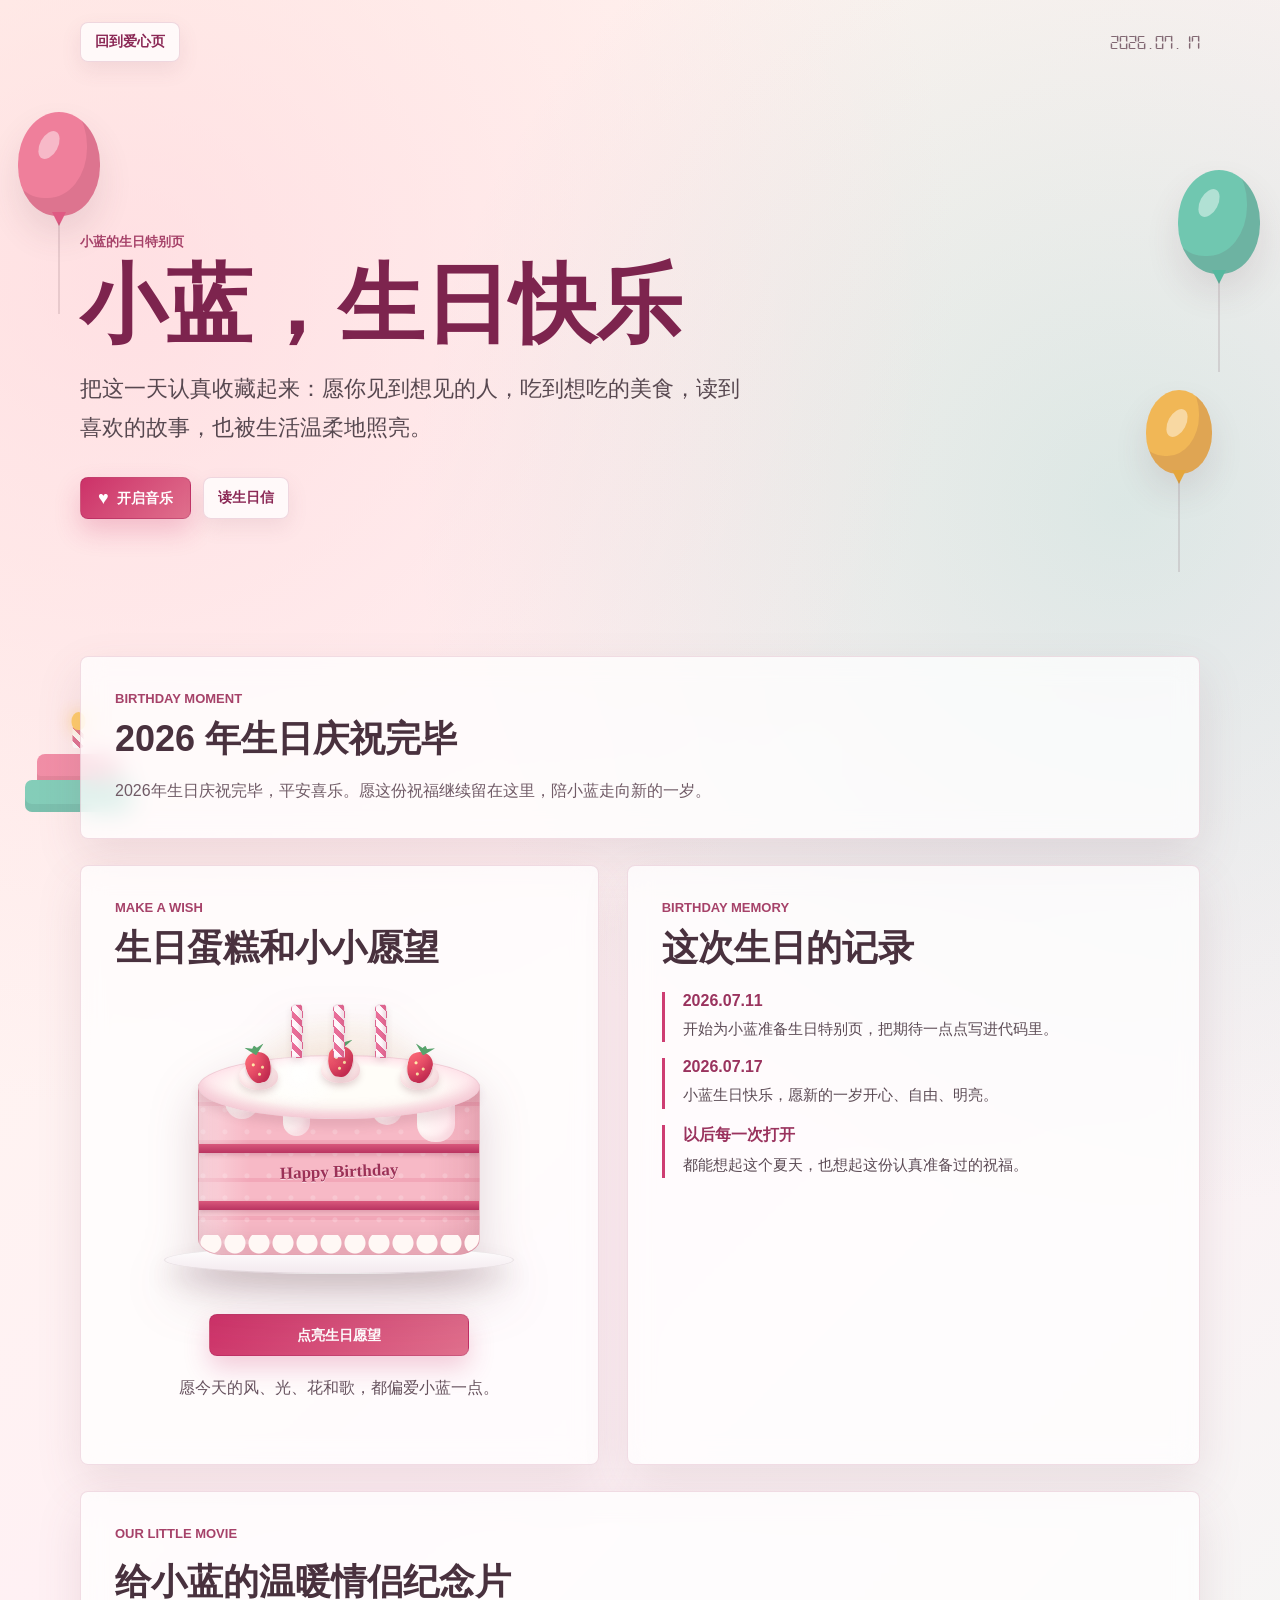
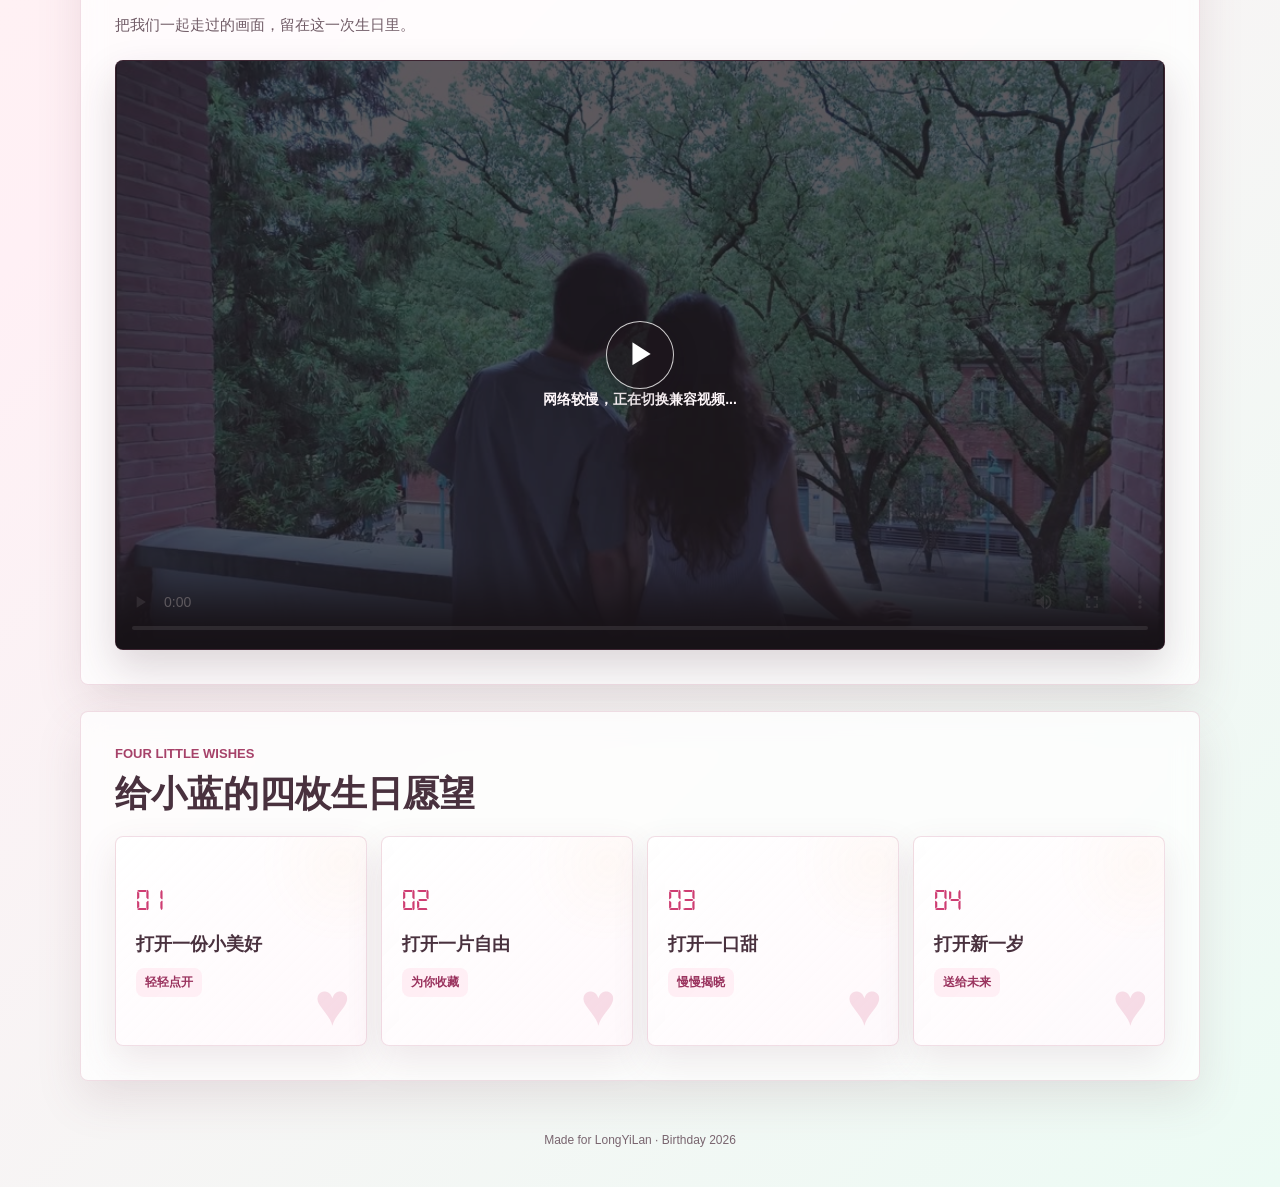
==== birthday.html @ f89103fd "Stabilize birthday video playback interactions" ====
<!DOCTYPE html>
<html lang="zh-CN">
<head>
	<meta charset="UTF-8">
	<meta name="viewport" content="width=device-width, initial-scale=1.0">
	<title>小蓝 2026 生日快乐</title>
	<link href="css/birthday.css?v=20260714-playback6" rel="stylesheet">
	<script src="js/vendor/hls.min.js?v=1.6.16" defer></script>
	<script src="js/birthday.js?v=20260714-playback6" defer></script>
</head>
<body>
<canvas id="birthdayCanvas" aria-hidden="true"></canvas>
<audio id="birthdayMusic" src="media/birthday-song-mobile.mp3" preload="metadata" loop></audio>

<div class="party-decor" aria-hidden="true">
	<div class="balloon balloon-a"><span></span></div>
	<div class="balloon balloon-b"><span></span></div>
	<div class="balloon balloon-c"><span></span></div>
	<div class="mini-cake">
		<i></i>
		<b></b>
		<strong></strong>
	</div>
</div>

<header class="topbar">
	<a class="home-link" href="index.html">回到爱心页</a>
	<span class="date-mark">2026.07.17</span>
</header>

<main class="birthday-page">
	<section class="hero" aria-labelledby="birthdayTitle">
		<p class="eyebrow">小蓝的生日特别页</p>
		<h1 id="birthdayTitle">小蓝，生日快乐</h1>
		<p class="hero-copy">
			把这一天认真收藏起来：愿你见到想见的人，吃到想吃的美食，读到喜欢的故事，也被生活温柔地照亮。
		</p>
		<div class="hero-actions">
			<button id="musicToggle" class="primary-action" type="button">
				<span class="heart-icon" aria-hidden="true">♥</span>
				<span class="music-text">开启音乐</span>
			</button>
			<button id="readLetterButton" class="secondary-action" type="button" aria-expanded="false" aria-controls="birthdayLetter">
				读生日信
			</button>
		</div>
	</section>

	<section class="countdown-band" aria-labelledby="countdownTitle">
		<div class="section-heading">
			<p class="eyebrow">Birthday Moment</p>
			<h2 id="countdownTitle">小蓝 2026 年生日时间</h2>
		</div>
		<div id="countdownStatus" class="countdown-status">正在计算这份期待...</div>
		<div id="countdownGrid" class="countdown-grid" aria-live="polite">
			<div class="time-unit">
				<strong id="days">00</strong>
				<span>天</span>
			</div>
			<div class="time-unit">
				<strong id="hours">00</strong>
				<span>时</span>
			</div>
			<div class="time-unit">
				<strong id="minutes">00</strong>
				<span>分</span>
			</div>
			<div class="time-unit">
				<strong id="seconds">00</strong>
				<span>秒</span>
			</div>
		</div>
	</section>

	<section class="celebration-layout">
		<div class="cake-stage" aria-labelledby="cakeTitle">
			<div class="section-heading">
				<p class="eyebrow">Make a Wish</p>
				<h2 id="cakeTitle">生日蛋糕和小小愿望</h2>
			</div>
			<div class="cake" aria-hidden="true">
				<div class="cake-glow"></div>
				<div class="candles">
					<span class="candle"><span class="flame"></span></span>
					<span class="candle"><span class="flame"></span></span>
					<span class="candle"><span class="flame"></span></span>
				</div>
				<div class="cake-top">
					<span class="cream-swirl swirl-one"></span>
					<span class="cream-swirl swirl-two"></span>
					<span class="cream-swirl swirl-three"></span>
					<span class="strawberry berry-one"></span>
					<span class="strawberry berry-two"></span>
					<span class="strawberry berry-three"></span>
				</div>
				<div class="cake-body">
					<div class="icing-drip drip-one"></div>
					<div class="icing-drip drip-two"></div>
					<div class="icing-drip drip-three"></div>
					<div class="icing-drip drip-four"></div>
					<div class="cake-filling filling-one"></div>
					<div class="cake-filling filling-two"></div>
					<div class="cake-message">Happy Birthday</div>
					<div class="bottom-piping"></div>
				</div>
				<div class="plate"></div>
			</div>
			<button id="wishButton" class="wish-button" type="button">点亮生日愿望</button>
			<p id="wishMessage" class="wish-message">愿今天的风、光、花和歌，都偏爱小蓝一点。</p>
		</div>

		<div class="memory-panel" aria-labelledby="memoryTitle">
			<div class="section-heading">
				<p class="eyebrow">Birthday Memory</p>
				<h2 id="memoryTitle">这次生日的记录</h2>
			</div>
			<ol class="memory-list">
				<li>
					<span>2026.07.11</span>
					<p>开始为小蓝准备生日特别页，把期待一点点写进代码里。</p>
				</li>
				<li>
					<span>2026.07.17</span>
					<p>小蓝生日快乐，愿新的一岁开心、自由、明亮。</p>
				</li>
				<li>
					<span>以后每一次打开</span>
					<p>都能想起这个夏天，也想起这份认真准备过的祝福。</p>
				</li>
			</ol>
		</div>
	</section>

	<section class="video-section" aria-labelledby="videoTitle">
		<div class="section-heading video-heading">
			<p class="eyebrow">Our Little Movie</p>
			<h2 id="videoTitle">给小蓝的温暖情侣纪念片</h2>
			<p>把我们一起走过的画面，留在这一次生日里。</p>
		</div>
		<div class="video-frame">
			<div id="videoLoading" class="video-loading" aria-live="polite">纪念片正在连接中...</div>
			<button id="videoPlayButton" class="video-play-button" type="button" aria-label="播放纪念片" title="播放纪念片">
				<span aria-hidden="true">▶</span>
			</button>
			<video id="memoryVideo" controls playsinline preload="metadata" poster="media/memory-video-poster.jpg"
				data-mobile-src="media/memory-video-mobile.mp4"
				data-hls-src="media/birthday-hls/playlist.m3u8">
				你的浏览器暂不支持视频播放。
			</video>
		</div>
	</section>

	<section id="birthdayLetter" class="letter-band" aria-labelledby="letterTitle" hidden>
		<div class="section-heading">
			<p class="eyebrow">For Xiao Lan</p>
			<h2 id="letterTitle">写给小蓝的生日信</h2>
		</div>
		<div id="letterText" class="letter-text" aria-live="polite"></div>
	</section>

	<section class="wish-section" aria-labelledby="wishGridTitle">
		<div class="section-heading wish-heading">
			<p class="eyebrow">Four Little Wishes</p>
			<h2 id="wishGridTitle">给小蓝的四枚生日愿望</h2>
		</div>
		<div class="wish-grid">
			<button class="wish-card" type="button" aria-expanded="false">
				<span class="wish-number">01</span>
				<strong>打开一份小美好</strong>
				<em>轻轻点开</em>
				<p class="wish-detail">愿你每天都有生活里的小美好，幸福常伴左右。</p>
			</button>
			<button class="wish-card" type="button" aria-expanded="false">
				<span class="wish-number">02</span>
				<strong>打开一片自由</strong>
				<em>为你收藏</em>
				<p class="wish-detail">愿你读喜欢的小说，听喜欢的歌曲，精神世界自由翱翔。</p>
			</button>
			<button class="wish-card" type="button" aria-expanded="false">
				<span class="wish-number">03</span>
				<strong>打开一口甜</strong>
				<em>慢慢揭晓</em>
				<p class="wish-detail">愿你见到想见的人，吃到想吃的美食，心里永远有光。</p>
			</button>
			<button class="wish-card" type="button" aria-expanded="false">
				<span class="wish-number">04</span>
				<strong>打开新一岁</strong>
				<em>送给未来</em>
				<p class="wish-detail">愿新的一岁温柔、勇敢、自在，像夏天一样热烈明亮。</p>
			</button>
		</div>
	</section>
</main>

<footer class="birthday-footer">
	<p>Made for LongYiLan · Birthday 2026</p>
</footer>
</body>
</html>
---- css/birthday.css ----
@font-face {
    font-family: digit;
    src: url("../digital-7_mono.ttf") format("truetype");
}

* {
    box-sizing: border-box;
}

html {
    min-height: 100%;
    scroll-behavior: smooth;
}

body {
    min-height: 100%;
    margin: 0;
    color: #352d36;
    background:
        radial-gradient(circle at 10% 10%, rgba(255, 198, 213, 0.46), transparent 30%),
        radial-gradient(circle at 88% 18%, rgba(115, 202, 182, 0.25), transparent 28%),
        linear-gradient(135deg, #fff7ed 0%, #fff0f5 46%, #ecfbf4 100%);
    font-family: "Microsoft YaHei", "PingFang SC", "Hiragino Sans GB", Arial, sans-serif;
    overflow-x: hidden;
}

body.is-birthday {
    background:
        radial-gradient(circle at 12% 12%, rgba(255, 210, 106, 0.34), transparent 30%),
        radial-gradient(circle at 88% 12%, rgba(112, 199, 176, 0.3), transparent 30%),
        linear-gradient(135deg, #fff2d8 0%, #ffeef6 45%, #e9fff7 100%);
}

#birthdayCanvas {
    position: fixed;
    inset: 0;
    z-index: 0;
    width: 100%;
    height: 100%;
    pointer-events: none;
}

.party-decor {
    position: fixed;
    inset: 0;
    z-index: 0;
    pointer-events: none;
    overflow: hidden;
}

.balloon {
    position: absolute;
    width: 82px;
    height: 104px;
    border-radius: 50% 50% 48% 48%;
    box-shadow: inset -13px -18px 0 rgba(91, 32, 58, 0.12), 0 18px 34px rgba(99, 61, 76, 0.12);
    animation: balloonFloat 6s ease-in-out infinite;
}

.balloon::before {
    content: "";
    position: absolute;
    left: 50%;
    bottom: -10px;
    border-right: 7px solid transparent;
    border-left: 7px solid transparent;
    border-top: 14px solid currentColor;
    transform: translateX(-50%);
}

.balloon::after {
    content: "";
    position: absolute;
    left: 50%;
    bottom: -98px;
    width: 1px;
    height: 92px;
    background: rgba(120, 85, 96, 0.34);
    transform: translateX(-50%);
}

.balloon span {
    position: absolute;
    top: 18px;
    left: 22px;
    width: 18px;
    height: 30px;
    border-radius: 50%;
    background: rgba(255, 255, 255, 0.45);
    transform: rotate(28deg);
}

.balloon-a {
    top: 112px;
    left: max(18px, calc((100vw - 1120px) / 2 - 96px));
    color: #df5a83;
    background: #ef7f9b;
}

.balloon-b {
    top: 170px;
    right: max(20px, calc((100vw - 1120px) / 2 - 86px));
    color: #56b89f;
    background: #70c7b0;
    animation-delay: -1.6s;
}

.balloon-c {
    top: 390px;
    right: max(42px, calc((100vw - 1120px) / 2 - 12px));
    width: 66px;
    height: 84px;
    color: #e4a63b;
    background: #f1b756;
    animation-delay: -3.1s;
}

.mini-cake {
    position: absolute;
    left: max(22px, calc((100vw - 1120px) / 2 - 72px));
    bottom: 90px;
    width: 112px;
    height: 88px;
    opacity: 0.86;
    animation: cakeFloat 7s ease-in-out infinite;
}

.mini-cake i,
.mini-cake b,
.mini-cake strong {
    position: absolute;
    left: 50%;
    display: block;
    transform: translateX(-50%);
}

.mini-cake i {
    top: 4px;
    width: 11px;
    height: 22px;
    background: repeating-linear-gradient(45deg, #fff 0 5px, #db5f86 5px 9px);
    border-radius: 3px;
}

.mini-cake i::before {
    content: "";
    position: absolute;
    top: -14px;
    left: 50%;
    width: 14px;
    height: 18px;
    background: #ffc857;
    border-radius: 50% 50% 45% 45%;
    box-shadow: 0 0 16px rgba(255, 193, 77, 0.7);
    transform: translateX(-50%);
}

.mini-cake b {
    top: 32px;
    width: 82px;
    height: 30px;
    background: #ef7f9b;
    border-radius: 8px 8px 4px 4px;
    box-shadow: inset 0 -8px 0 rgba(117, 40, 63, 0.12);
}

.mini-cake strong {
    top: 58px;
    width: 106px;
    height: 32px;
    background: #70c7b0;
    border-radius: 7px;
    box-shadow: inset 0 -8px 0 rgba(45, 103, 89, 0.14);
}

.topbar,
.birthday-page,
.birthday-footer {
    position: relative;
    z-index: 1;
}

.topbar {
    display: flex;
    width: min(1120px, calc(100% - 32px));
    margin: 0 auto;
    padding: 22px 0 8px;
    align-items: center;
    justify-content: space-between;
    gap: 14px;
}

.home-link,
.secondary-action {
    min-height: 40px;
    display: inline-flex;
    align-items: center;
    justify-content: center;
    padding: 9px 14px;
    color: #8b2855;
    background: rgba(255, 255, 255, 0.76);
    border: 1px solid rgba(176, 77, 117, 0.2);
    border-radius: 8px;
    text-decoration: none;
    font-size: 14px;
    font-weight: 700;
    box-shadow: 0 8px 20px rgba(142, 83, 102, 0.1);
}

.secondary-action {
    cursor: pointer;
    font-family: inherit;
}

.date-mark {
    color: #806772;
    font-family: digit, "Consolas", monospace;
    font-size: 20px;
}

.birthday-page {
    width: min(1120px, calc(100% - 32px));
    margin: 0 auto;
    padding: 26px 0 40px;
}

.hero {
    min-height: min(560px, calc(100vh - 92px));
    display: grid;
    align-content: center;
    padding: clamp(36px, 8vw, 86px) 0;
}

.eyebrow {
    margin: 0 0 10px;
    color: #a64269;
    font-size: 13px;
    font-weight: 800;
    letter-spacing: 0;
    text-transform: uppercase;
}

.hero h1 {
    max-width: 780px;
    margin: 0;
    color: #7d244e;
    font-size: clamp(42px, 8vw, 86px);
    line-height: 1.02;
    letter-spacing: 0;
}

.hero-copy {
    max-width: 680px;
    margin: 22px 0 0;
    color: #574850;
    font-size: clamp(17px, 2vw, 22px);
    line-height: 1.75;
}

.hero-actions {
    display: flex;
    flex-wrap: wrap;
    gap: 12px;
    margin-top: 30px;
}

.primary-action,
.wish-button {
    min-height: 42px;
    display: inline-flex;
    align-items: center;
    justify-content: center;
    gap: 8px;
    padding: 10px 17px;
    color: #fff;
    background: linear-gradient(135deg, #cc3168, #e0708d);
    border: 1px solid rgba(122, 25, 71, 0.18);
    border-radius: 8px;
    box-shadow: 0 12px 26px rgba(204, 49, 104, 0.24);
    cursor: pointer;
    font: 800 14px/1 "Microsoft YaHei", Arial, sans-serif;
}

.primary-action:hover,
.wish-button:hover,
.home-link:hover,
.secondary-action:hover,
.wish-card:hover {
    filter: brightness(1.04);
}

.primary-action:focus-visible,
.wish-button:focus-visible,
.home-link:focus-visible,
.secondary-action:focus-visible,
.wish-card:focus-visible {
    outline: 3px solid rgba(204, 49, 104, 0.24);
    outline-offset: 3px;
}

.heart-icon {
    display: inline-block;
    font-size: 18px;
}

.primary-action.is-playing .heart-icon {
    animation: pulseHeart 900ms ease-in-out infinite;
}

.primary-action:disabled {
    opacity: 0.72;
    cursor: wait;
}

.countdown-band,
.letter-band,
.cake-stage,
.memory-panel,
.wish-section,
.video-section {
    border: 1px solid rgba(176, 77, 117, 0.18);
    border-radius: 8px;
    background: rgba(255, 255, 255, 0.74);
    box-shadow: 0 18px 46px rgba(126, 77, 94, 0.13);
    backdrop-filter: blur(12px);
}

.countdown-band {
    padding: clamp(22px, 4vw, 34px);
}

.section-heading h2 {
    margin: 0;
    color: #49313e;
    font-size: clamp(24px, 3.5vw, 36px);
    line-height: 1.25;
    letter-spacing: 0;
}

.countdown-status {
    margin-top: 16px;
    color: #705b66;
    font-size: 16px;
    line-height: 1.7;
}

.countdown-grid {
    display: grid;
    grid-template-columns: repeat(4, minmax(0, 1fr));
    gap: 12px;
    margin-top: 22px;
}

.countdown-grid.is-hidden {
    display: none;
}

.time-unit {
    min-height: 112px;
    display: grid;
    place-items: center;
    padding: 16px 8px;
    background: linear-gradient(180deg, rgba(255, 246, 249, 0.94), rgba(255, 255, 255, 0.82));
    border: 1px solid rgba(202, 119, 146, 0.18);
    border-radius: 8px;
}

.time-unit strong {
    color: #ce3d72;
    font-family: digit, "Consolas", monospace;
    font-size: clamp(34px, 7vw, 58px);
    line-height: 1;
}

.time-unit span {
    color: #745f69;
    font-size: 14px;
    font-weight: 700;
}

.celebration-layout {
    display: grid;
    grid-template-columns: minmax(300px, 0.95fr) minmax(300px, 1.05fr);
    gap: clamp(18px, 3vw, 28px);
    margin-top: 26px;
}

.cake-stage,
.memory-panel,
.letter-band,
.wish-section,
.video-section {
    padding: clamp(22px, 4vw, 34px);
}

.cake {
    position: relative;
    width: min(360px, 100%);
    height: 310px;
    margin: 24px auto 4px;
    filter: drop-shadow(0 22px 24px rgba(111, 54, 72, 0.2));
}

.cake-glow {
    position: absolute;
    top: 18px;
    left: 50%;
    width: 260px;
    height: 230px;
    border-radius: 50%;
    background: radial-gradient(circle, rgba(255, 210, 121, 0.34), transparent 68%);
    transform: translateX(-50%);
}

.candles {
    position: absolute;
    top: 10px;
    left: 50%;
    z-index: 8;
    display: flex;
    gap: 30px;
    transform: translateX(-50%);
}

.candle {
    position: relative;
    width: 12px;
    height: 54px;
    background: repeating-linear-gradient(45deg, #fff7fb 0 6px, #e86d98 6px 11px);
    border: 1px solid rgba(143, 50, 84, 0.14);
    border-radius: 5px 5px 2px 2px;
    box-shadow: inset -3px 0 3px rgba(132, 44, 76, 0.12), 0 3px 7px rgba(98, 46, 65, 0.12);
}

.flame {
    position: absolute;
    left: 50%;
    top: -24px;
    width: 18px;
    height: 28px;
    background: radial-gradient(circle at 50% 64%, #fff7b8 0 20%, #ffc857 38%, #f48838 72%);
    border-radius: 55% 45% 54% 46% / 68% 68% 32% 32%;
    transform: translateX(-50%) scale(0);
    transform-origin: center bottom;
    box-shadow: 0 0 10px #ffd163, 0 0 24px rgba(255, 171, 58, 0.78);
}

.candles.is-lit .flame {
    animation: flameDance 900ms ease-in-out infinite;
}

.cake-top {
    position: absolute;
    top: 61px;
    left: 50%;
    z-index: 6;
    width: 282px;
    height: 64px;
    border: 1px solid rgba(164, 87, 108, 0.17);
    border-radius: 50%;
    background:
        radial-gradient(circle at 36% 30%, rgba(255, 255, 255, 0.95), transparent 22%),
        radial-gradient(ellipse at center, #fffdf8 0 48%, #ffe5eb 70%, #eab2c2 100%);
    transform: translateX(-50%);
    box-shadow: inset 0 -9px 12px rgba(204, 102, 132, 0.2), 0 8px 10px rgba(117, 57, 76, 0.12);
}

.cake-body {
    position: absolute;
    top: 89px;
    left: 50%;
    z-index: 4;
    width: 282px;
    height: 172px;
    overflow: hidden;
    border: 1px solid rgba(154, 76, 95, 0.2);
    border-top: 0;
    border-radius: 4px 4px 24px 24px / 4px 4px 16px 16px;
    background:
        linear-gradient(90deg, rgba(255, 255, 255, 0.42), transparent 18%, transparent 82%, rgba(173, 84, 104, 0.14)),
        repeating-linear-gradient(0deg, #f7b9c6 0 34px, #f2a7b8 34px 38px);
    transform: translateX(-50%);
    box-shadow: inset 0 -18px 20px rgba(131, 60, 76, 0.14);
}

.cake-body::before {
    content: "";
    position: absolute;
    inset: 0;
    opacity: 0.18;
    background: radial-gradient(circle at 18% 22%, #fff 0 2px, transparent 3px) 0 0 / 22px 22px;
}

.icing-drip {
    position: absolute;
    top: -2px;
    z-index: 2;
    width: 34px;
    background: linear-gradient(90deg, #fff9f7, #ffe6ec);
    border-radius: 0 0 18px 18px;
    box-shadow: inset -4px -5px 5px rgba(211, 118, 142, 0.13);
}

.drip-one { left: 26px; height: 38px; }
.drip-two { left: 84px; width: 27px; height: 55px; }
.drip-three { right: 77px; width: 30px; height: 44px; }
.drip-four { right: 24px; width: 38px; height: 61px; }

.cake-filling {
    position: absolute;
    left: 0;
    z-index: 1;
    width: 100%;
    height: 9px;
    background: linear-gradient(180deg, #d9587c, #b93461);
    box-shadow: 0 2px 5px rgba(112, 37, 62, 0.22);
}

.filling-one { top: 61px; }
.filling-two { top: 118px; }

.cake-message {
    position: absolute;
    top: 79px;
    left: 50%;
    z-index: 3;
    width: 190px;
    color: #9c3157;
    font-family: "Segoe Script", "Comic Sans MS", cursive;
    font-size: 17px;
    font-weight: 700;
    text-align: center;
    text-shadow: 0 1px 0 rgba(255, 255, 255, 0.7);
    transform: translateX(-50%) rotate(-2deg);
}

.cream-swirl {
    position: absolute;
    z-index: 3;
    width: 39px;
    height: 27px;
    border-radius: 50% 50% 46% 46%;
    background: radial-gradient(ellipse at 42% 28%, #fff 0 24%, #fff0ef 48%, #e9b9c4 100%);
    box-shadow: 0 4px 6px rgba(128, 59, 78, 0.18);
}

.cream-swirl::before,
.cream-swirl::after {
    content: "";
    position: absolute;
    border-radius: 50%;
    background: inherit;
}

.cream-swirl::before { inset: -8px 6px 8px; }
.cream-swirl::after { inset: -14px 12px 15px; }
.swirl-one { top: 7px; left: 40px; }
.swirl-two { top: 0; left: 122px; }
.swirl-three { top: 7px; right: 40px; }

.strawberry {
    position: absolute;
    z-index: 5;
    width: 25px;
    height: 31px;
    border-radius: 58% 58% 52% 52% / 45% 45% 75% 75%;
    background:
        radial-gradient(circle at 32% 38%, #ffe8a8 0 1px, transparent 2px),
        radial-gradient(circle at 66% 52%, #ffe8a8 0 1px, transparent 2px),
        radial-gradient(circle at 48% 72%, #ffe8a8 0 1px, transparent 2px),
        linear-gradient(135deg, #ff6f79, #c92551);
    box-shadow: inset -5px -5px 7px rgba(123, 14, 48, 0.2), 0 4px 6px rgba(104, 34, 55, 0.18);
}

.strawberry::before {
    content: "";
    position: absolute;
    top: -7px;
    left: 3px;
    width: 20px;
    height: 10px;
    background: #58a36c;
    clip-path: polygon(50% 100%, 0 0, 38% 28%, 50% 0, 62% 28%, 100% 0);
}

.berry-one { top: -4px; left: 47px; transform: rotate(-13deg); }
.berry-two { top: -10px; left: 129px; transform: rotate(4deg); }
.berry-three { top: -4px; right: 47px; transform: rotate(14deg); }

.bottom-piping {
    position: absolute;
    left: 0;
    bottom: -3px;
    z-index: 4;
    width: 100%;
    height: 22px;
    background: radial-gradient(ellipse at 12px 8px, #fff8f5 0 10px, transparent 11px) 0 0 / 24px 20px repeat-x;
}

.plate {
    position: absolute;
    left: 50%;
    bottom: 30px;
    z-index: 2;
    width: 350px;
    max-width: 100%;
    height: 28px;
    border: 1px solid rgba(117, 91, 100, 0.14);
    background: linear-gradient(180deg, #fff, #f3e9ee);
    border-radius: 50%;
    transform: translateX(-50%);
    box-shadow: 0 14px 24px rgba(93, 67, 77, 0.18);
}

.wish-button {
    width: min(260px, 100%);
    margin: 10px auto 0;
    display: flex;
}

.wish-message {
    min-height: 56px;
    margin: 18px 0 0;
    color: #66515d;
    font-size: 16px;
    line-height: 1.75;
    text-align: center;
}

.memory-list {
    display: grid;
    gap: 16px;
    margin: 22px 0 0;
    padding: 0;
    list-style: none;
}

.memory-list li {
    padding-left: 18px;
    border-left: 3px solid #ce3d72;
}

.memory-list span {
    display: block;
    color: #9a335e;
    font-weight: 800;
}

.memory-list p {
    margin: 6px 0 0;
    color: #5b4a54;
    font-size: 15px;
    line-height: 1.75;
}

.letter-band {
    margin-top: 26px;
}

.video-section {
    margin-top: 26px;
}

.video-heading {
    display: grid;
    gap: 8px;
    margin-bottom: 22px;
}

.video-heading p:last-child {
    margin: 0;
    color: #705b66;
    font-size: 15px;
    line-height: 1.7;
}

.video-frame {
    position: relative;
    width: 100%;
    aspect-ratio: 16 / 9;
    overflow: hidden;
    border: 1px solid rgba(176, 77, 117, 0.2);
    border-radius: 8px;
    background: #211a20;
    box-shadow: 0 18px 40px rgba(74, 39, 53, 0.18);
}

.video-frame video {
    display: block;
    width: 100%;
    height: 100%;
    object-fit: contain;
    background: #211a20;
}

.video-loading {
    position: absolute;
    inset: 0;
    z-index: 2;
    display: grid;
    place-items: center;
    padding: 110px 20px 20px;
    color: #fff8fb;
    background: rgba(33, 26, 32, 0.72);
    font-size: 14px;
    font-weight: 700;
    text-align: center;
    pointer-events: none;
    transition: opacity 220ms ease, visibility 220ms ease;
}

.video-loading.is-hidden {
    opacity: 0;
    visibility: hidden;
}

.video-play-button {
    position: absolute;
    left: 50%;
    top: 50%;
    z-index: 3;
    display: grid;
    width: 68px;
    height: 68px;
    place-items: center;
    border: 1px solid rgba(255, 255, 255, 0.78);
    border-radius: 50%;
    color: #ffffff;
    background: rgba(30, 22, 28, 0.72);
    box-shadow: 0 8px 24px rgba(26, 17, 22, 0.3);
    cursor: pointer;
    transform: translate(-50%, -50%);
    transition: background 180ms ease, opacity 180ms ease, transform 180ms ease, visibility 180ms ease;
}

.video-play-button span {
    margin-left: 4px;
    font-size: 28px;
    line-height: 1;
}

.video-play-button:hover,
.video-play-button:focus-visible {
    background: rgba(190, 55, 103, 0.9);
    transform: translate(-50%, -50%) scale(1.05);
}

.video-play-button.is-hidden {
    opacity: 0;
    visibility: hidden;
    pointer-events: none;
}

@media (max-width: 520px) {
    .video-play-button {
        width: 58px;
        height: 58px;
    }

    .video-play-button span {
        font-size: 24px;
    }
}

.letter-band[hidden] {
    display: none;
}

.letter-text {
    min-height: 220px;
    margin-top: 20px;
    color: #413540;
    font-size: clamp(16px, 2vw, 18px);
    line-height: 2;
    white-space: pre-line;
}

.letter-cursor {
    display: inline-block;
    color: #ce3d72;
    animation: cursorBlink 900ms steps(2, start) infinite;
}

.wish-section {
    margin-top: 26px;
}

.wish-heading {
    margin-bottom: 20px;
}

.wish-grid {
    display: grid;
    grid-template-columns: repeat(4, minmax(0, 1fr));
    gap: 14px;
}

.wish-card {
    position: relative;
    min-height: 210px;
    padding: 20px;
    color: #55444f;
    background:
        linear-gradient(135deg, rgba(255, 255, 255, 0.88), rgba(255, 246, 250, 0.72)),
        radial-gradient(circle at 90% 12%, rgba(241, 183, 86, 0.2), transparent 28%);
    border: 1px solid rgba(176, 77, 117, 0.18);
    border-radius: 8px;
    box-shadow: 0 14px 36px rgba(126, 77, 94, 0.12);
    cursor: pointer;
    font-family: inherit;
    text-align: left;
    overflow: hidden;
}

.wish-card::after {
    content: "♥";
    position: absolute;
    right: 16px;
    bottom: 10px;
    color: rgba(206, 61, 114, 0.16);
    font-size: 60px;
    line-height: 1;
}

.wish-number {
    display: block;
    color: #ce3d72;
    font-family: digit, "Consolas", monospace;
    font-size: 30px;
}

.wish-card strong {
    display: block;
    margin-top: 16px;
    color: #49313e;
    font-size: 18px;
    line-height: 1.35;
}

.wish-card em {
    display: inline-flex;
    margin-top: 12px;
    padding: 6px 9px;
    color: #9a335e;
    background: rgba(255, 236, 243, 0.82);
    border-radius: 8px;
    font-size: 12px;
    font-style: normal;
    font-weight: 800;
}

.wish-detail {
    max-height: 0;
    margin: 0;
    color: #55444f;
    font-size: 15px;
    line-height: 1.75;
    opacity: 0;
    transform: translateY(10px);
    transition: max-height 260ms ease, margin 260ms ease, opacity 260ms ease, transform 260ms ease;
}

.wish-card.is-open .wish-detail {
    max-height: 140px;
    margin-top: 18px;
    opacity: 1;
    transform: translateY(0);
}

.wish-card.is-open em {
    color: #fff;
    background: #ce3d72;
}

.birthday-footer {
    padding: 0 16px 28px;
    color: #79656f;
    text-align: center;
    font-size: 12px;
}

.spark {
    position: fixed;
    z-index: 2;
    pointer-events: none;
    color: #d94578;
    font-size: 22px;
    animation: riseSpark 1100ms ease-out forwards;
}

@keyframes pulseHeart {
    0%, 100% {
        transform: scale(1);
    }
    38% {
        transform: scale(1.18);
    }
    62% {
        transform: scale(0.96);
    }
}

@keyframes flameDance {
    0%, 100% {
        transform: translateX(-50%) scale(1) rotate(-4deg);
    }
    50% {
        transform: translateX(-50%) scale(1.14) rotate(5deg);
    }
}

@keyframes cursorBlink {
    50% {
        opacity: 0;
    }
}

@keyframes riseSpark {
    0% {
        opacity: 0;
        transform: translate(-50%, 0) scale(0.8);
    }
    20% {
        opacity: 1;
    }
    100% {
        opacity: 0;
        transform: translate(-50%, -86px) scale(1.45);
    }
}

@keyframes balloonFloat {
    0%, 100% {
        transform: translateY(0) rotate(-3deg);
    }
    50% {
        transform: translateY(-22px) rotate(4deg);
    }
}

@keyframes cakeFloat {
    0%, 100% {
        transform: translateY(0);
    }
    50% {
        transform: translateY(-12px);
    }
}

@media (max-width: 1100px) {
    .balloon-a,
    .balloon-b,
    .mini-cake {
        opacity: 0.4;
    }
}

@media (max-width: 900px) {
    .celebration-layout,
    .wish-grid {
        grid-template-columns: 1fr;
    }

    .hero {
        min-height: auto;
    }

    .balloon-c,
    .mini-cake {
        display: none;
    }
}

@media (max-width: 620px) {
    .topbar,
    .birthday-page {
        width: min(100% - 24px, 1120px);
    }

    .topbar {
        padding-top: 14px;
    }

    .date-mark {
        font-size: 17px;
    }

    .hero {
        padding: 30px 0 34px;
    }

    .hero h1 {
        font-size: 42px;
    }

    .hero-copy {
        font-size: 16px;
    }

    .hero-actions {
        display: grid;
        grid-template-columns: 1fr;
    }

    .countdown-grid {
        grid-template-columns: repeat(2, minmax(0, 1fr));
    }

    .time-unit {
        min-height: 98px;
    }

    .cake {
        width: 300px;
        height: 280px;
        transform: scale(0.88);
        transform-origin: center top;
        margin-bottom: -26px;
    }

    .cake-top,
    .cake-body {
        width: 270px;
    }

    .plate {
        width: 300px;
    }

    .balloon {
        width: 54px;
        height: 70px;
        opacity: 0.42;
    }

    .balloon-a {
        top: 94px;
        left: -12px;
    }

    .balloon-b {
        top: 150px;
        right: -12px;
    }
}

@media (prefers-reduced-motion: reduce) {
    html {
        scroll-behavior: auto;
    }

    *,
    *::before,
    *::after {
        animation: none !important;
        transition: none !important;
    }
}
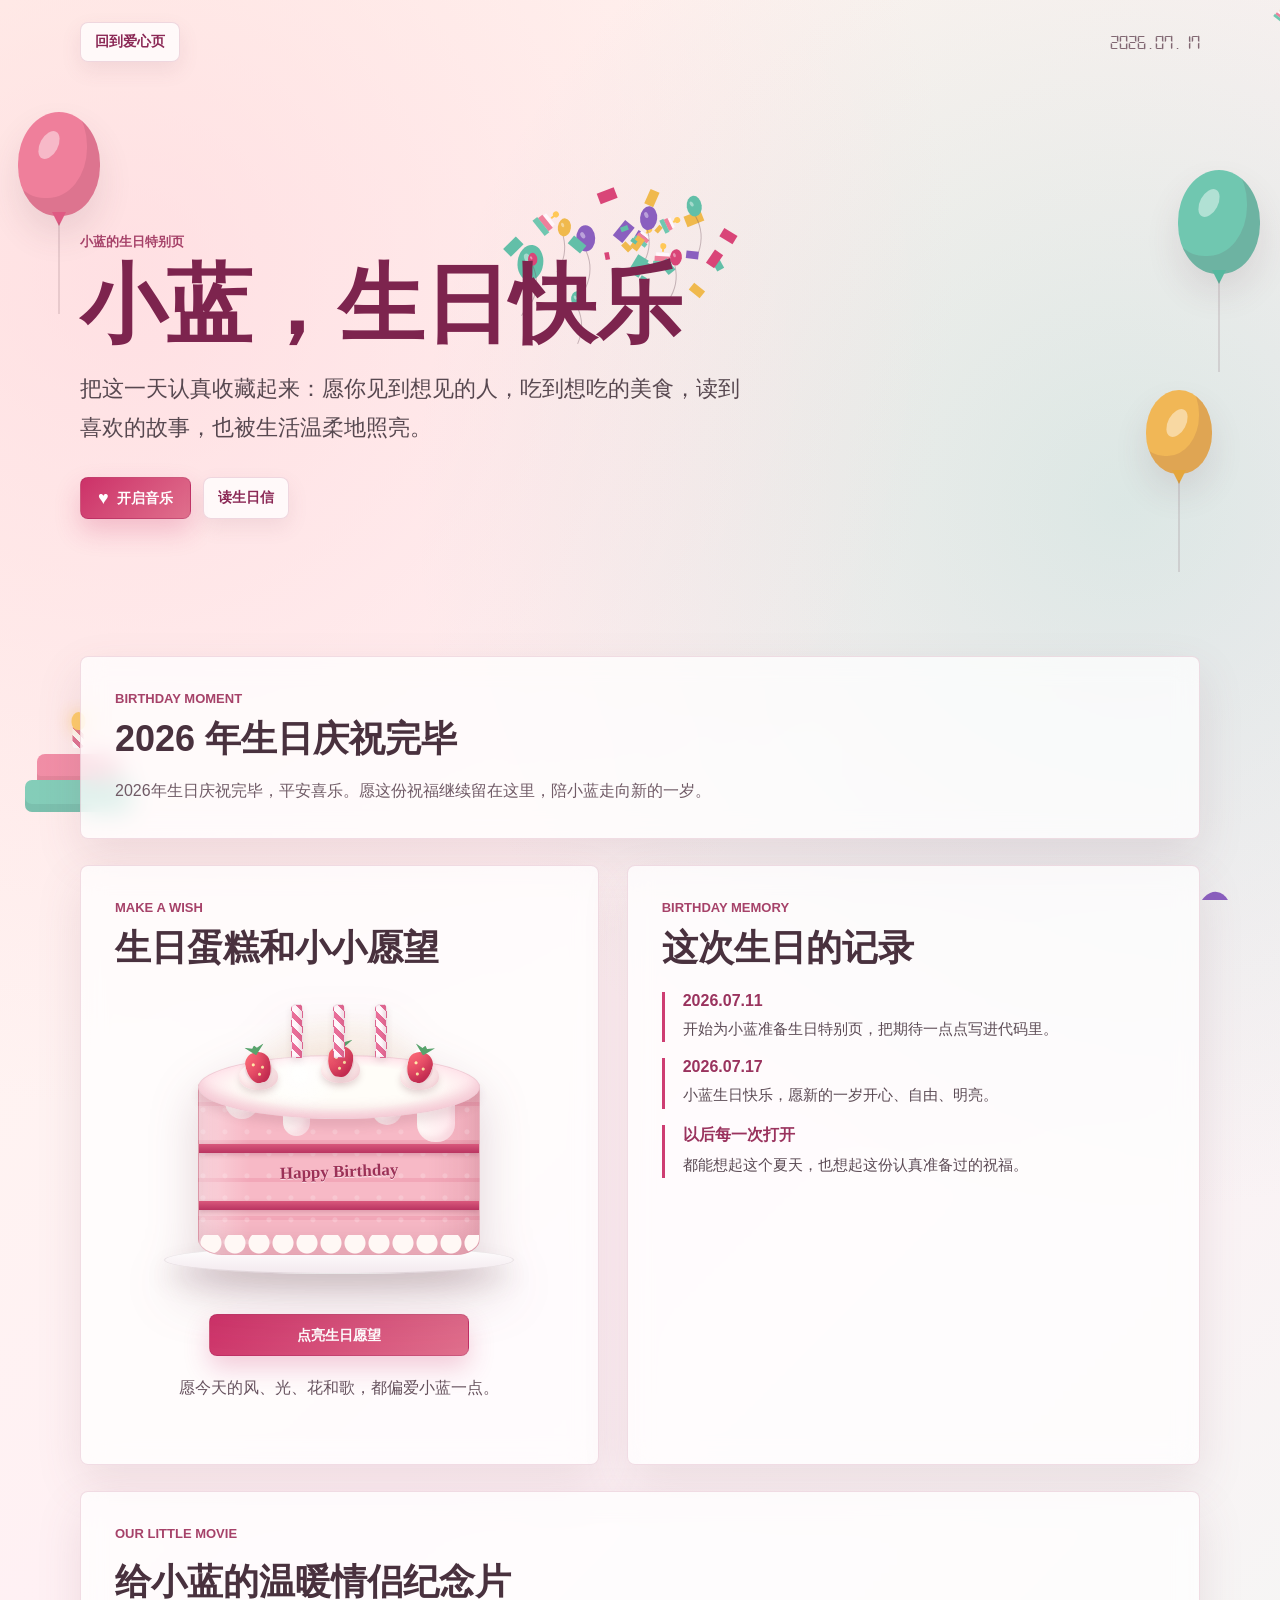
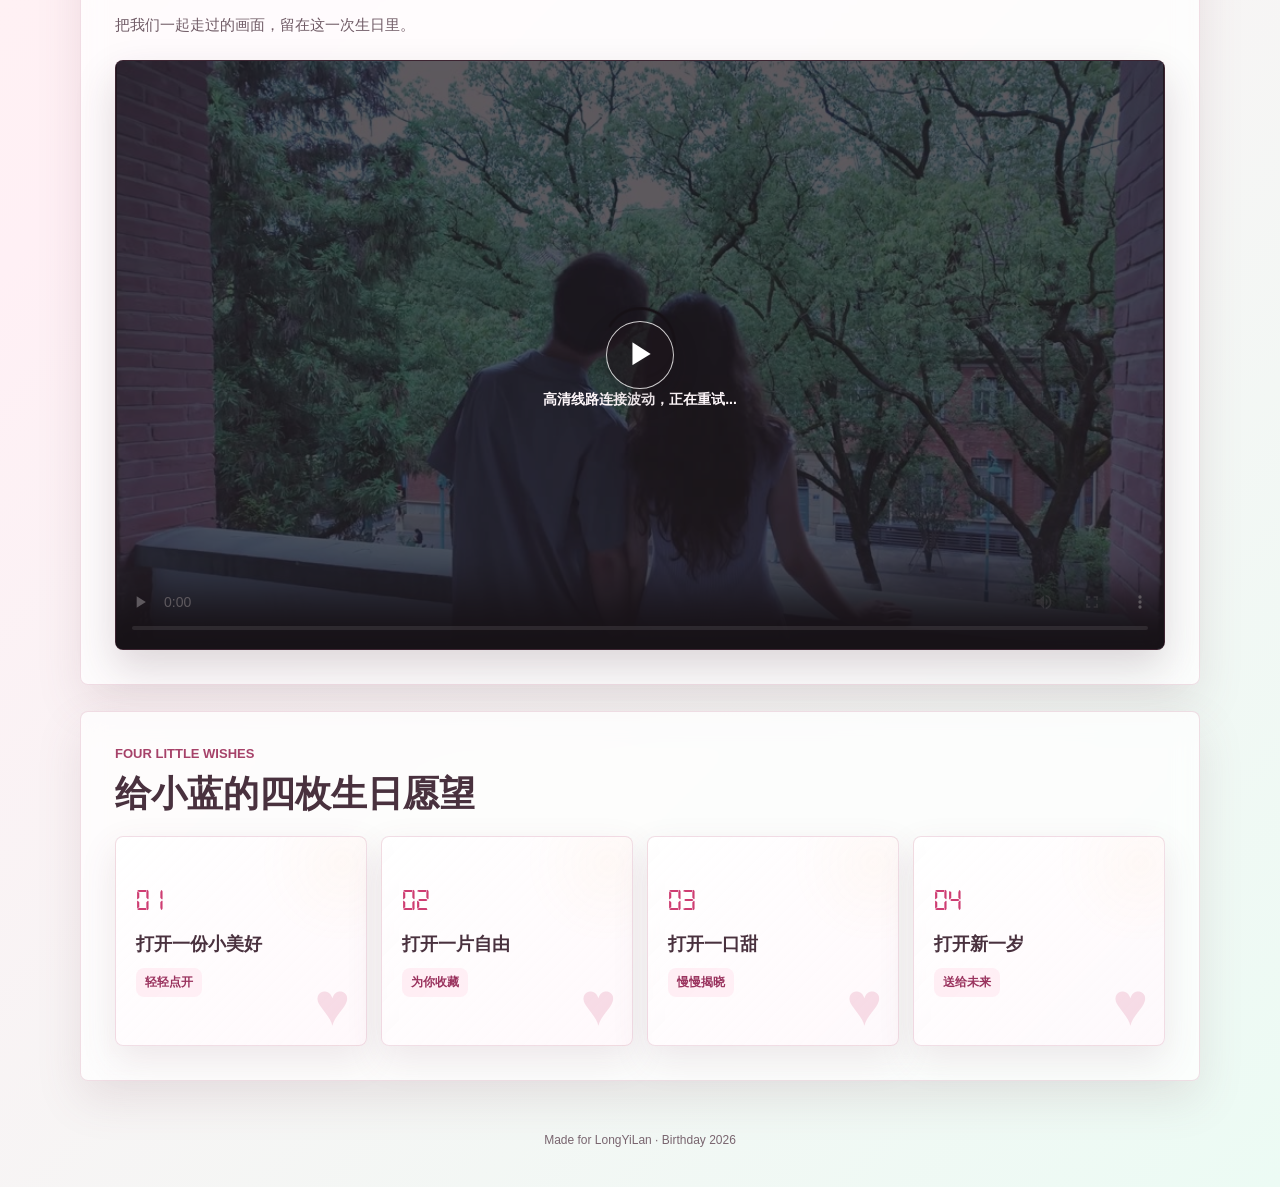
==== commit da8e4404: "Serve birthday video from Shanghai COS" ====
--- a/birthday.html
+++ b/birthday.html
@@ -1,142 +1,142 @@
-<!DOCTYPE html>
-<html lang="zh-CN">
-<head>
-	<meta charset="UTF-8">
-	<meta name="viewport" content="width=device-width, initial-scale=1.0">
+<!DOCTYPE html>
+<html lang="zh-CN">
+<head>
+	<meta charset="UTF-8">
+	<meta name="viewport" content="width=device-width, initial-scale=1.0">
 	<title>小蓝 2026 生日快乐</title>
 	<link href="css/birthday.css?v=20260714-playback6" rel="stylesheet">
 	<script src="js/vendor/hls.min.js?v=1.6.16" defer></script>
-	<script src="js/birthday.js?v=20260714-playback6" defer></script>
-</head>
-<body>
-<canvas id="birthdayCanvas" aria-hidden="true"></canvas>
-<audio id="birthdayMusic" src="media/birthday-song-mobile.mp3" preload="metadata" loop></audio>
-
-<div class="party-decor" aria-hidden="true">
-	<div class="balloon balloon-a"><span></span></div>
-	<div class="balloon balloon-b"><span></span></div>
-	<div class="balloon balloon-c"><span></span></div>
-	<div class="mini-cake">
-		<i></i>
-		<b></b>
-		<strong></strong>
-	</div>
-</div>
-
-<header class="topbar">
-	<a class="home-link" href="index.html">回到爱心页</a>
-	<span class="date-mark">2026.07.17</span>
-</header>
-
-<main class="birthday-page">
-	<section class="hero" aria-labelledby="birthdayTitle">
-		<p class="eyebrow">小蓝的生日特别页</p>
-		<h1 id="birthdayTitle">小蓝，生日快乐</h1>
-		<p class="hero-copy">
-			把这一天认真收藏起来：愿你见到想见的人，吃到想吃的美食，读到喜欢的故事，也被生活温柔地照亮。
-		</p>
-		<div class="hero-actions">
-			<button id="musicToggle" class="primary-action" type="button">
-				<span class="heart-icon" aria-hidden="true">♥</span>
-				<span class="music-text">开启音乐</span>
-			</button>
-			<button id="readLetterButton" class="secondary-action" type="button" aria-expanded="false" aria-controls="birthdayLetter">
-				读生日信
-			</button>
-		</div>
-	</section>
-
-	<section class="countdown-band" aria-labelledby="countdownTitle">
-		<div class="section-heading">
-			<p class="eyebrow">Birthday Moment</p>
-			<h2 id="countdownTitle">小蓝 2026 年生日时间</h2>
-		</div>
-		<div id="countdownStatus" class="countdown-status">正在计算这份期待...</div>
-		<div id="countdownGrid" class="countdown-grid" aria-live="polite">
-			<div class="time-unit">
-				<strong id="days">00</strong>
-				<span>天</span>
-			</div>
-			<div class="time-unit">
-				<strong id="hours">00</strong>
-				<span>时</span>
-			</div>
-			<div class="time-unit">
-				<strong id="minutes">00</strong>
-				<span>分</span>
-			</div>
-			<div class="time-unit">
-				<strong id="seconds">00</strong>
-				<span>秒</span>
-			</div>
-		</div>
-	</section>
-
-	<section class="celebration-layout">
-		<div class="cake-stage" aria-labelledby="cakeTitle">
-			<div class="section-heading">
-				<p class="eyebrow">Make a Wish</p>
-				<h2 id="cakeTitle">生日蛋糕和小小愿望</h2>
-			</div>
-			<div class="cake" aria-hidden="true">
-				<div class="cake-glow"></div>
-				<div class="candles">
-					<span class="candle"><span class="flame"></span></span>
-					<span class="candle"><span class="flame"></span></span>
-					<span class="candle"><span class="flame"></span></span>
-				</div>
-				<div class="cake-top">
-					<span class="cream-swirl swirl-one"></span>
-					<span class="cream-swirl swirl-two"></span>
-					<span class="cream-swirl swirl-three"></span>
-					<span class="strawberry berry-one"></span>
-					<span class="strawberry berry-two"></span>
-					<span class="strawberry berry-three"></span>
-				</div>
-				<div class="cake-body">
-					<div class="icing-drip drip-one"></div>
-					<div class="icing-drip drip-two"></div>
-					<div class="icing-drip drip-three"></div>
-					<div class="icing-drip drip-four"></div>
-					<div class="cake-filling filling-one"></div>
-					<div class="cake-filling filling-two"></div>
-					<div class="cake-message">Happy Birthday</div>
-					<div class="bottom-piping"></div>
-				</div>
-				<div class="plate"></div>
-			</div>
-			<button id="wishButton" class="wish-button" type="button">点亮生日愿望</button>
-			<p id="wishMessage" class="wish-message">愿今天的风、光、花和歌，都偏爱小蓝一点。</p>
-		</div>
-
-		<div class="memory-panel" aria-labelledby="memoryTitle">
-			<div class="section-heading">
-				<p class="eyebrow">Birthday Memory</p>
-				<h2 id="memoryTitle">这次生日的记录</h2>
-			</div>
-			<ol class="memory-list">
-				<li>
-					<span>2026.07.11</span>
-					<p>开始为小蓝准备生日特别页，把期待一点点写进代码里。</p>
-				</li>
-				<li>
-					<span>2026.07.17</span>
-					<p>小蓝生日快乐，愿新的一岁开心、自由、明亮。</p>
-				</li>
-				<li>
-					<span>以后每一次打开</span>
-					<p>都能想起这个夏天，也想起这份认真准备过的祝福。</p>
-				</li>
-			</ol>
-		</div>
-	</section>
-
-	<section class="video-section" aria-labelledby="videoTitle">
-		<div class="section-heading video-heading">
-			<p class="eyebrow">Our Little Movie</p>
-			<h2 id="videoTitle">给小蓝的温暖情侣纪念片</h2>
-			<p>把我们一起走过的画面，留在这一次生日里。</p>
-		</div>
+	<script src="js/birthday.js?v=20260714-cos7" defer></script>
+</head>
+<body>
+<canvas id="birthdayCanvas" aria-hidden="true"></canvas>
+<audio id="birthdayMusic" src="media/birthday-song-mobile.mp3" preload="metadata" loop></audio>
+
+<div class="party-decor" aria-hidden="true">
+	<div class="balloon balloon-a"><span></span></div>
+	<div class="balloon balloon-b"><span></span></div>
+	<div class="balloon balloon-c"><span></span></div>
+	<div class="mini-cake">
+		<i></i>
+		<b></b>
+		<strong></strong>
+	</div>
+</div>
+
+<header class="topbar">
+	<a class="home-link" href="index.html">回到爱心页</a>
+	<span class="date-mark">2026.07.17</span>
+</header>
+
+<main class="birthday-page">
+	<section class="hero" aria-labelledby="birthdayTitle">
+		<p class="eyebrow">小蓝的生日特别页</p>
+		<h1 id="birthdayTitle">小蓝，生日快乐</h1>
+		<p class="hero-copy">
+			把这一天认真收藏起来：愿你见到想见的人，吃到想吃的美食，读到喜欢的故事，也被生活温柔地照亮。
+		</p>
+		<div class="hero-actions">
+			<button id="musicToggle" class="primary-action" type="button">
+				<span class="heart-icon" aria-hidden="true">♥</span>
+				<span class="music-text">开启音乐</span>
+			</button>
+			<button id="readLetterButton" class="secondary-action" type="button" aria-expanded="false" aria-controls="birthdayLetter">
+				读生日信
+			</button>
+		</div>
+	</section>
+
+	<section class="countdown-band" aria-labelledby="countdownTitle">
+		<div class="section-heading">
+			<p class="eyebrow">Birthday Moment</p>
+			<h2 id="countdownTitle">小蓝 2026 年生日时间</h2>
+		</div>
+		<div id="countdownStatus" class="countdown-status">正在计算这份期待...</div>
+		<div id="countdownGrid" class="countdown-grid" aria-live="polite">
+			<div class="time-unit">
+				<strong id="days">00</strong>
+				<span>天</span>
+			</div>
+			<div class="time-unit">
+				<strong id="hours">00</strong>
+				<span>时</span>
+			</div>
+			<div class="time-unit">
+				<strong id="minutes">00</strong>
+				<span>分</span>
+			</div>
+			<div class="time-unit">
+				<strong id="seconds">00</strong>
+				<span>秒</span>
+			</div>
+		</div>
+	</section>
+
+	<section class="celebration-layout">
+		<div class="cake-stage" aria-labelledby="cakeTitle">
+			<div class="section-heading">
+				<p class="eyebrow">Make a Wish</p>
+				<h2 id="cakeTitle">生日蛋糕和小小愿望</h2>
+			</div>
+			<div class="cake" aria-hidden="true">
+				<div class="cake-glow"></div>
+				<div class="candles">
+					<span class="candle"><span class="flame"></span></span>
+					<span class="candle"><span class="flame"></span></span>
+					<span class="candle"><span class="flame"></span></span>
+				</div>
+				<div class="cake-top">
+					<span class="cream-swirl swirl-one"></span>
+					<span class="cream-swirl swirl-two"></span>
+					<span class="cream-swirl swirl-three"></span>
+					<span class="strawberry berry-one"></span>
+					<span class="strawberry berry-two"></span>
+					<span class="strawberry berry-three"></span>
+				</div>
+				<div class="cake-body">
+					<div class="icing-drip drip-one"></div>
+					<div class="icing-drip drip-two"></div>
+					<div class="icing-drip drip-three"></div>
+					<div class="icing-drip drip-four"></div>
+					<div class="cake-filling filling-one"></div>
+					<div class="cake-filling filling-two"></div>
+					<div class="cake-message">Happy Birthday</div>
+					<div class="bottom-piping"></div>
+				</div>
+				<div class="plate"></div>
+			</div>
+			<button id="wishButton" class="wish-button" type="button">点亮生日愿望</button>
+			<p id="wishMessage" class="wish-message">愿今天的风、光、花和歌，都偏爱小蓝一点。</p>
+		</div>
+
+		<div class="memory-panel" aria-labelledby="memoryTitle">
+			<div class="section-heading">
+				<p class="eyebrow">Birthday Memory</p>
+				<h2 id="memoryTitle">这次生日的记录</h2>
+			</div>
+			<ol class="memory-list">
+				<li>
+					<span>2026.07.11</span>
+					<p>开始为小蓝准备生日特别页，把期待一点点写进代码里。</p>
+				</li>
+				<li>
+					<span>2026.07.17</span>
+					<p>小蓝生日快乐，愿新的一岁开心、自由、明亮。</p>
+				</li>
+				<li>
+					<span>以后每一次打开</span>
+					<p>都能想起这个夏天，也想起这份认真准备过的祝福。</p>
+				</li>
+			</ol>
+		</div>
+	</section>
+
+	<section class="video-section" aria-labelledby="videoTitle">
+		<div class="section-heading video-heading">
+			<p class="eyebrow">Our Little Movie</p>
+			<h2 id="videoTitle">给小蓝的温暖情侣纪念片</h2>
+			<p>把我们一起走过的画面，留在这一次生日里。</p>
+		</div>
 		<div class="video-frame">
 			<div id="videoLoading" class="video-loading" aria-live="polite">纪念片正在连接中...</div>
 			<button id="videoPlayButton" class="video-play-button" type="button" aria-label="播放纪念片" title="播放纪念片">
@@ -144,56 +144,57 @@
 			</button>
 			<video id="memoryVideo" controls playsinline preload="metadata" poster="media/memory-video-poster.jpg"
 				data-mobile-src="media/memory-video-mobile.mp4"
-				data-hls-src="media/birthday-hls/playlist.m3u8">
-				你的浏览器暂不支持视频播放。
-			</video>
-		</div>
-	</section>
-
-	<section id="birthdayLetter" class="letter-band" aria-labelledby="letterTitle" hidden>
-		<div class="section-heading">
-			<p class="eyebrow">For Xiao Lan</p>
-			<h2 id="letterTitle">写给小蓝的生日信</h2>
-		</div>
-		<div id="letterText" class="letter-text" aria-live="polite"></div>
-	</section>
-
-	<section class="wish-section" aria-labelledby="wishGridTitle">
-		<div class="section-heading wish-heading">
-			<p class="eyebrow">Four Little Wishes</p>
-			<h2 id="wishGridTitle">给小蓝的四枚生日愿望</h2>
-		</div>
-		<div class="wish-grid">
-			<button class="wish-card" type="button" aria-expanded="false">
-				<span class="wish-number">01</span>
-				<strong>打开一份小美好</strong>
-				<em>轻轻点开</em>
-				<p class="wish-detail">愿你每天都有生活里的小美好，幸福常伴左右。</p>
-			</button>
-			<button class="wish-card" type="button" aria-expanded="false">
-				<span class="wish-number">02</span>
-				<strong>打开一片自由</strong>
-				<em>为你收藏</em>
-				<p class="wish-detail">愿你读喜欢的小说，听喜欢的歌曲，精神世界自由翱翔。</p>
-			</button>
-			<button class="wish-card" type="button" aria-expanded="false">
-				<span class="wish-number">03</span>
-				<strong>打开一口甜</strong>
-				<em>慢慢揭晓</em>
-				<p class="wish-detail">愿你见到想见的人，吃到想吃的美食，心里永远有光。</p>
-			</button>
-			<button class="wish-card" type="button" aria-expanded="false">
-				<span class="wish-number">04</span>
-				<strong>打开新一岁</strong>
-				<em>送给未来</em>
-				<p class="wish-detail">愿新的一岁温柔、勇敢、自在，像夏天一样热烈明亮。</p>
-			</button>
-		</div>
-	</section>
-</main>
-
-<footer class="birthday-footer">
-	<p>Made for LongYiLan · Birthday 2026</p>
-</footer>
-</body>
-</html>
+				data-hls-src="https://loveheart-video-1312440069.cos.ap-shanghai.myqcloud.com/birthday-hls/playlist.m3u8"
+				data-hls-fallback="media/birthday-hls/playlist.m3u8">
+				你的浏览器暂不支持视频播放。
+			</video>
+		</div>
+	</section>
+
+	<section id="birthdayLetter" class="letter-band" aria-labelledby="letterTitle" hidden>
+		<div class="section-heading">
+			<p class="eyebrow">For Xiao Lan</p>
+			<h2 id="letterTitle">写给小蓝的生日信</h2>
+		</div>
+		<div id="letterText" class="letter-text" aria-live="polite"></div>
+	</section>
+
+	<section class="wish-section" aria-labelledby="wishGridTitle">
+		<div class="section-heading wish-heading">
+			<p class="eyebrow">Four Little Wishes</p>
+			<h2 id="wishGridTitle">给小蓝的四枚生日愿望</h2>
+		</div>
+		<div class="wish-grid">
+			<button class="wish-card" type="button" aria-expanded="false">
+				<span class="wish-number">01</span>
+				<strong>打开一份小美好</strong>
+				<em>轻轻点开</em>
+				<p class="wish-detail">愿你每天都有生活里的小美好，幸福常伴左右。</p>
+			</button>
+			<button class="wish-card" type="button" aria-expanded="false">
+				<span class="wish-number">02</span>
+				<strong>打开一片自由</strong>
+				<em>为你收藏</em>
+				<p class="wish-detail">愿你读喜欢的小说，听喜欢的歌曲，精神世界自由翱翔。</p>
+			</button>
+			<button class="wish-card" type="button" aria-expanded="false">
+				<span class="wish-number">03</span>
+				<strong>打开一口甜</strong>
+				<em>慢慢揭晓</em>
+				<p class="wish-detail">愿你见到想见的人，吃到想吃的美食，心里永远有光。</p>
+			</button>
+			<button class="wish-card" type="button" aria-expanded="false">
+				<span class="wish-number">04</span>
+				<strong>打开新一岁</strong>
+				<em>送给未来</em>
+				<p class="wish-detail">愿新的一岁温柔、勇敢、自在，像夏天一样热烈明亮。</p>
+			</button>
+		</div>
+	</section>
+</main>
+
+<footer class="birthday-footer">
+	<p>Made for LongYiLan · Birthday 2026</p>
+</footer>
+</body>
+</html>
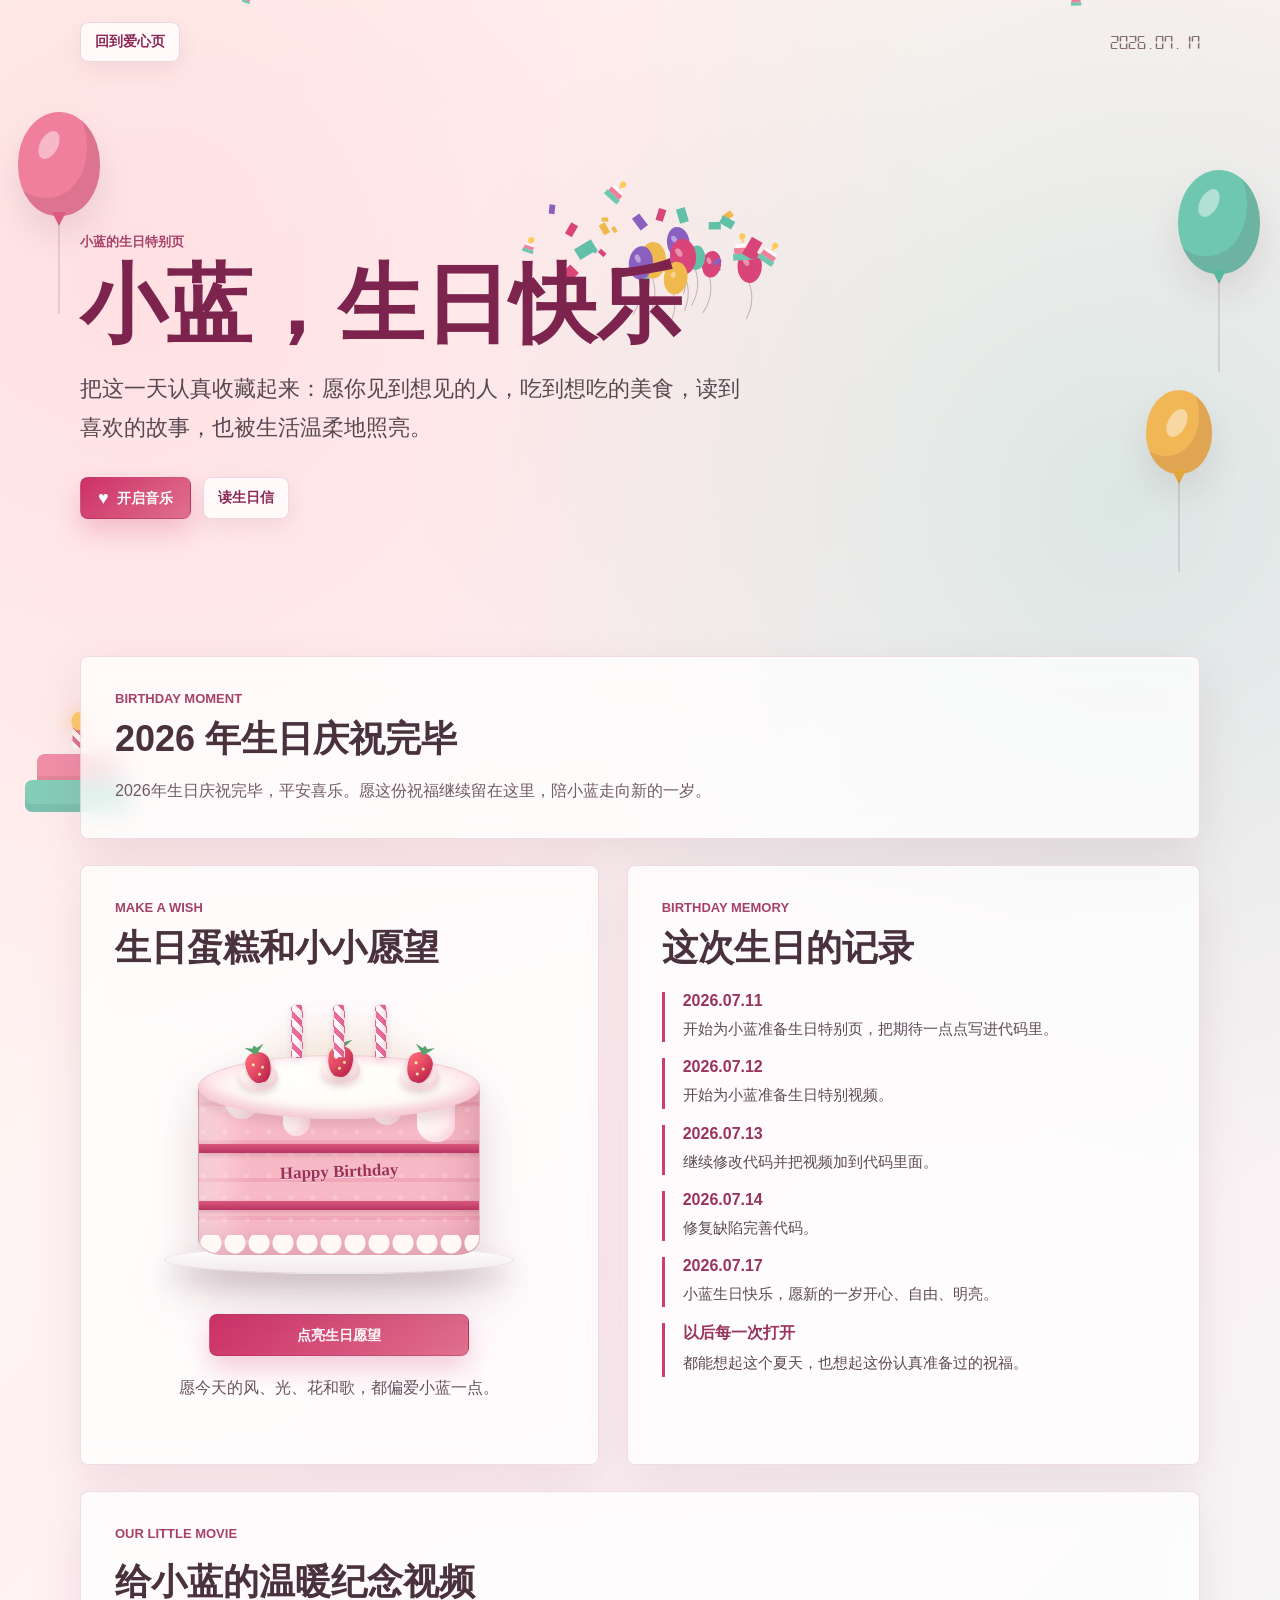
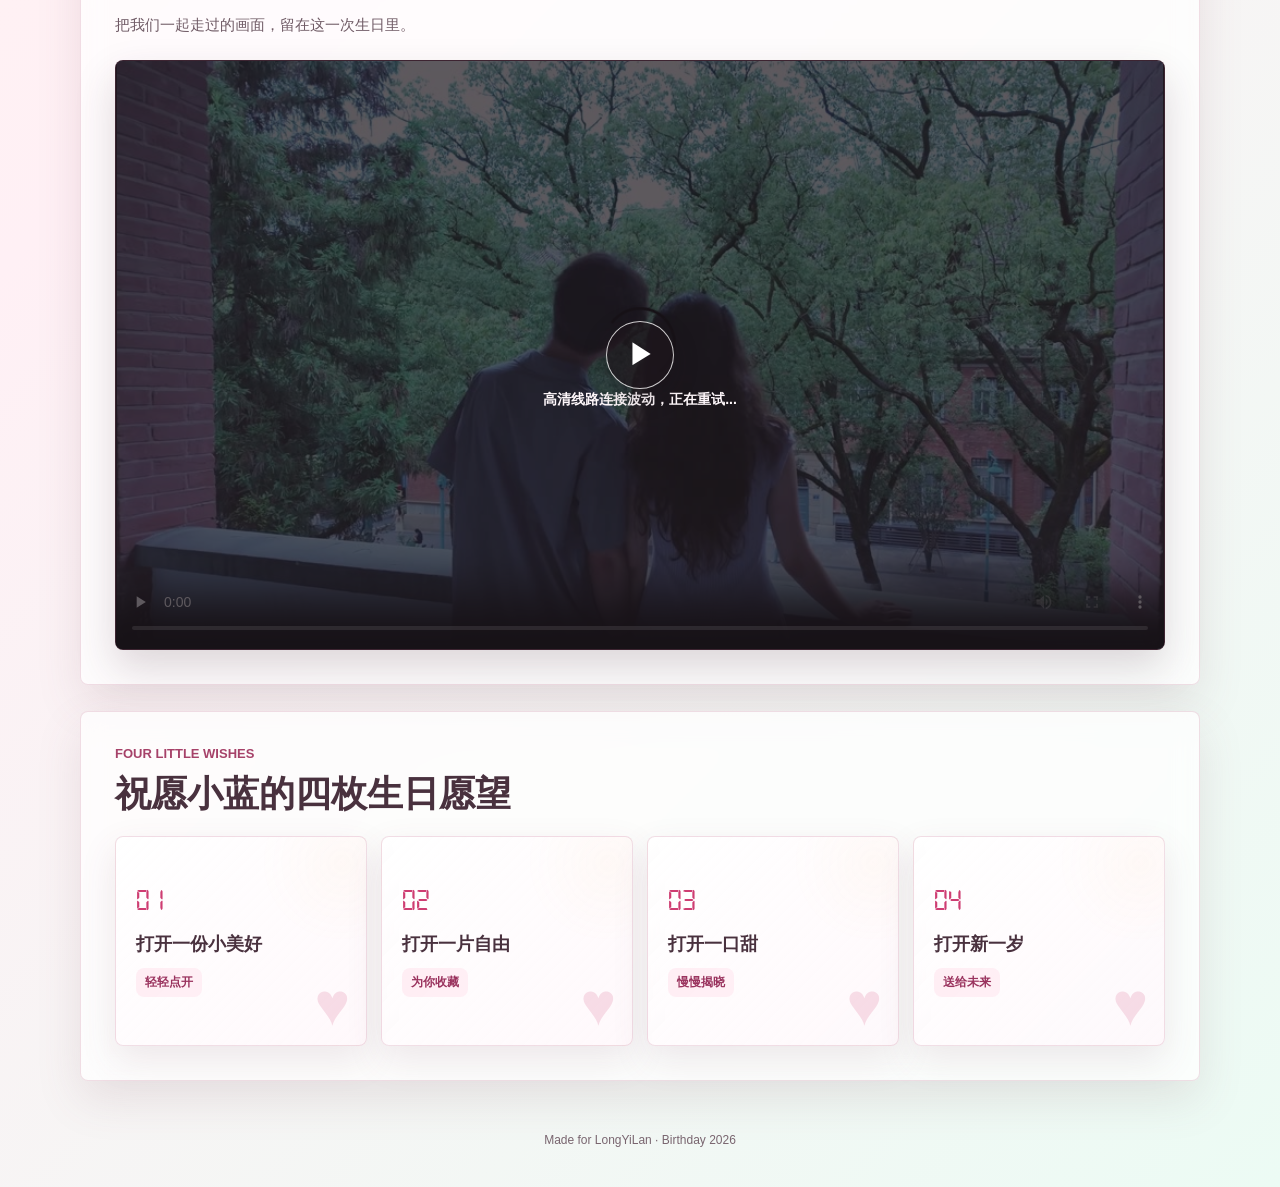
==== commit 0bd154b1: "优化文字内容" ====
--- a/birthday.html
+++ b/birthday.html
@@ -120,6 +120,18 @@
 					<p>开始为小蓝准备生日特别页，把期待一点点写进代码里。</p>
 				</li>
 				<li>
+					<span>2026.07.12</span>
+					<p>开始为小蓝准备生日特别视频。</p>
+				</li>
+				<li>
+					<span>2026.07.13</span>
+					<p>继续修改代码并把视频加到代码里面。</p>
+				</li>
+				<li>
+					<span>2026.07.14</span>
+					<p>修复缺陷完善代码。</p>
+				</li>
+				<li>
 					<span>2026.07.17</span>
 					<p>小蓝生日快乐，愿新的一岁开心、自由、明亮。</p>
 				</li>
@@ -134,7 +146,7 @@
 	<section class="video-section" aria-labelledby="videoTitle">
 		<div class="section-heading video-heading">
 			<p class="eyebrow">Our Little Movie</p>
-			<h2 id="videoTitle">给小蓝的温暖情侣纪念片</h2>
+			<h2 id="videoTitle">给小蓝的温暖纪念视频</h2>
 			<p>把我们一起走过的画面，留在这一次生日里。</p>
 		</div>
 		<div class="video-frame">
@@ -162,32 +174,32 @@
 	<section class="wish-section" aria-labelledby="wishGridTitle">
 		<div class="section-heading wish-heading">
 			<p class="eyebrow">Four Little Wishes</p>
-			<h2 id="wishGridTitle">给小蓝的四枚生日愿望</h2>
+			<h2 id="wishGridTitle">祝愿小蓝的四枚生日愿望</h2>
 		</div>
 		<div class="wish-grid">
 			<button class="wish-card" type="button" aria-expanded="false">
 				<span class="wish-number">01</span>
 				<strong>打开一份小美好</strong>
 				<em>轻轻点开</em>
-				<p class="wish-detail">愿你每天都有生活里的小美好，幸福常伴左右。</p>
+				<p class="wish-detail">每天都有生活里的小美好，幸福感恩常伴左右。</p>
 			</button>
 			<button class="wish-card" type="button" aria-expanded="false">
 				<span class="wish-number">02</span>
 				<strong>打开一片自由</strong>
 				<em>为你收藏</em>
-				<p class="wish-detail">愿你读喜欢的小说，听喜欢的歌曲，精神世界自由翱翔。</p>
+				<p class="wish-detail">读喜欢的小说，听喜欢的歌曲，精神世界自由翱翔。</p>
 			</button>
 			<button class="wish-card" type="button" aria-expanded="false">
 				<span class="wish-number">03</span>
 				<strong>打开一口甜</strong>
 				<em>慢慢揭晓</em>
-				<p class="wish-detail">愿你见到想见的人，吃到想吃的美食，心里永远有光。</p>
+				<p class="wish-detail">吃到想吃的美食榴莲、菠萝、西瓜、青提葡萄、橘子、桃子、山楂、麻辣王子、瓜子等等等，心里永远有光。</p>
 			</button>
 			<button class="wish-card" type="button" aria-expanded="false">
 				<span class="wish-number">04</span>
 				<strong>打开新一岁</strong>
 				<em>送给未来</em>
-				<p class="wish-detail">愿新的一岁温柔、勇敢、自在，像夏天一样热烈明亮。</p>
+				<p class="wish-detail">新的一岁自洽、温柔、勇敢，像夏天一样热烈明亮。</p>
 			</button>
 		</div>
 	</section>
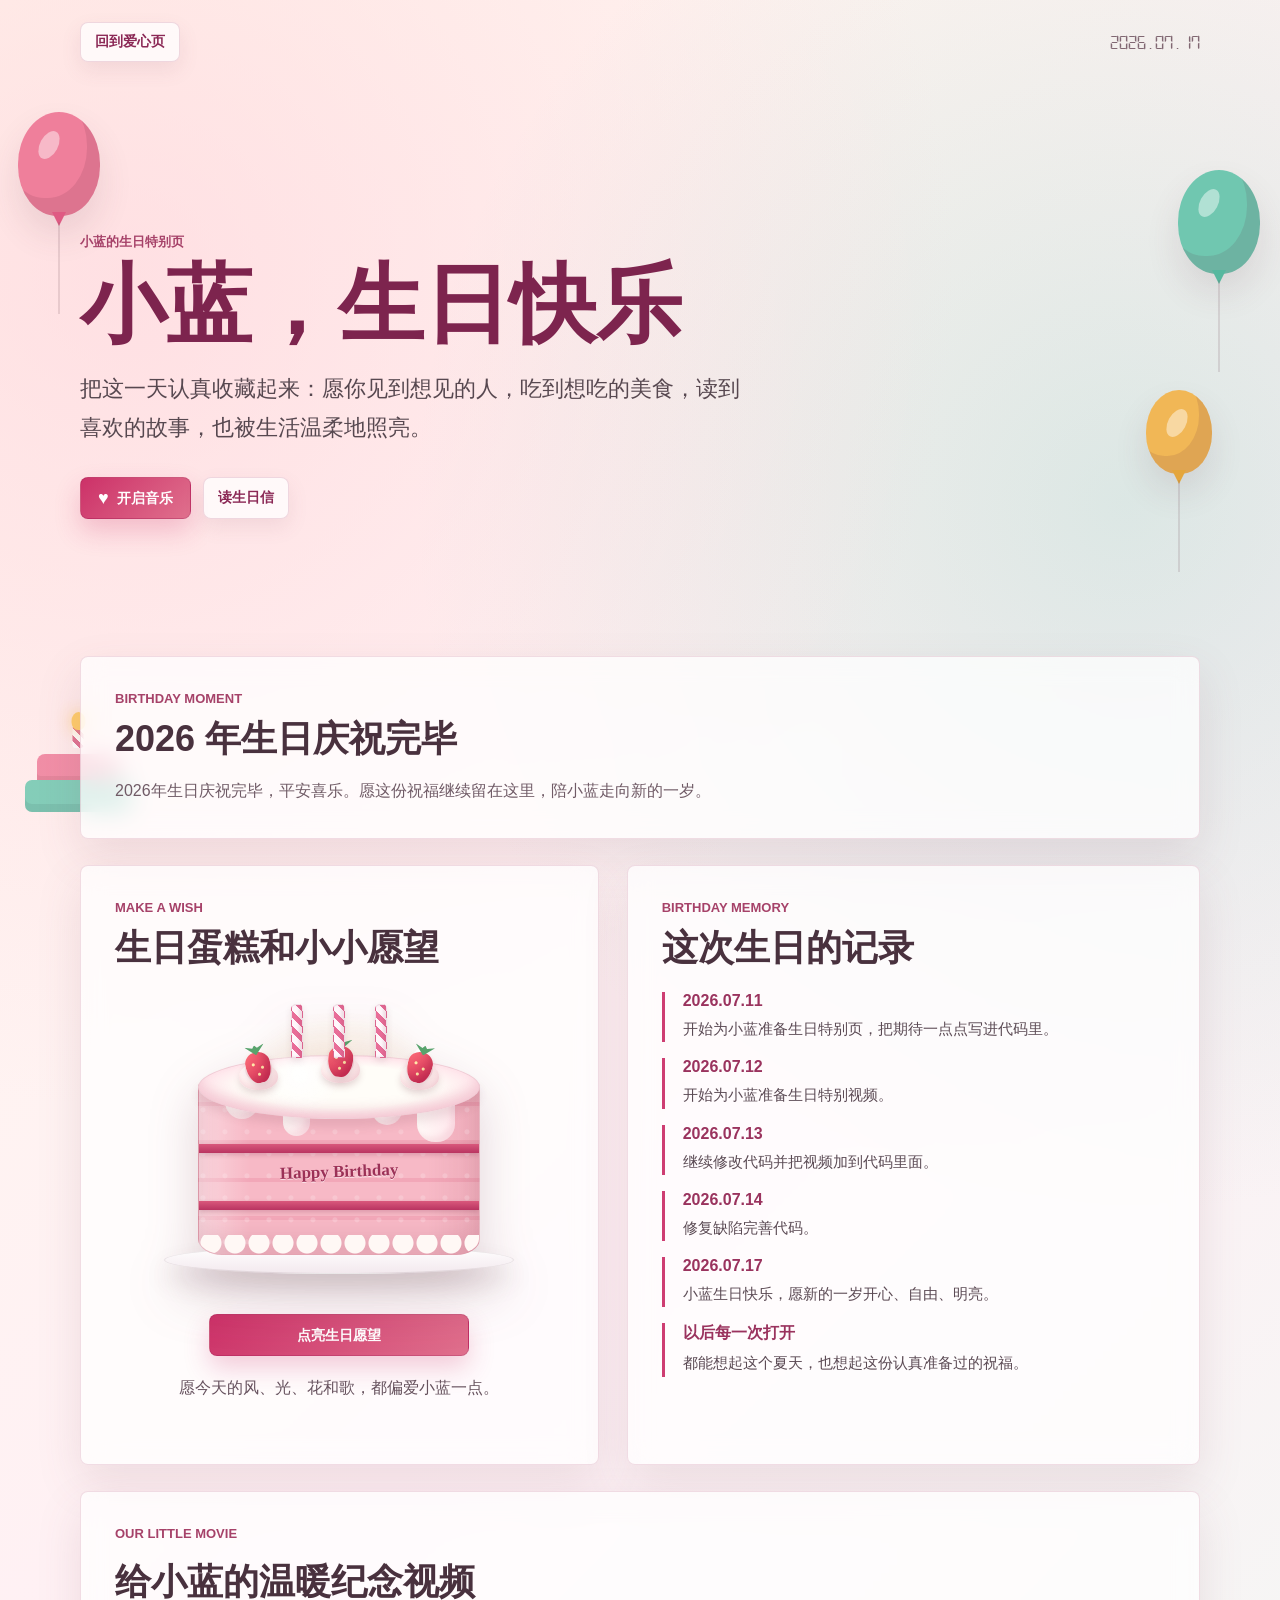
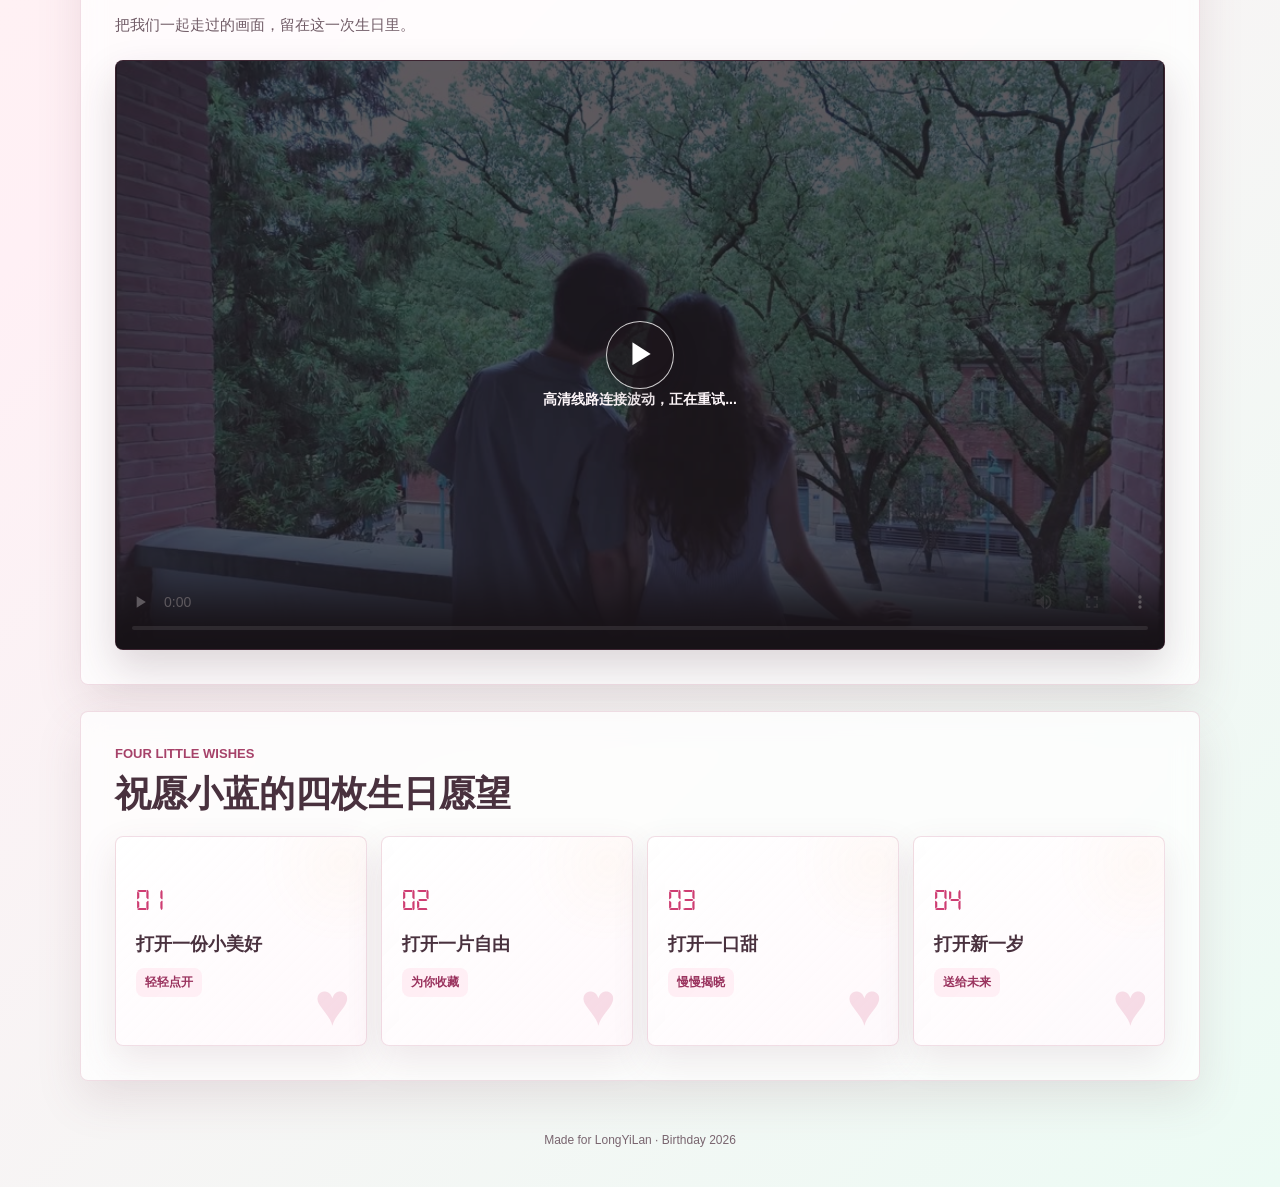
==== commit 31a18eba: "Improve birthday entry and letter layout" ====
--- a/birthday.html
+++ b/birthday.html
@@ -4,9 +4,9 @@
 	<meta charset="UTF-8">
 	<meta name="viewport" content="width=device-width, initial-scale=1.0">
 	<title>小蓝 2026 生日快乐</title>
-	<link href="css/birthday.css?v=20260714-playback6" rel="stylesheet">
+	<link href="css/birthday.css?v=20260716-letter2" rel="stylesheet">
 	<script src="js/vendor/hls.min.js?v=1.6.16" defer></script>
-	<script src="js/birthday.js?v=20260714-cos7" defer></script>
+	<script src="js/birthday.js?v=20260716-letter2" defer></script>
 </head>
 <body>
 <canvas id="birthdayCanvas" aria-hidden="true"></canvas>
--- a/css/birthday.css
+++ b/css/birthday.css
@@ -767,12 +767,34 @@
 }
 
 .letter-text {
+    width: min(100%, 42em);
     min-height: 220px;
-    margin-top: 20px;
+    margin: 24px auto 0;
     color: #413540;
-    font-size: clamp(16px, 2vw, 18px);
-    line-height: 2;
-    white-space: pre-line;
+    font-size: 18px;
+    line-height: 1.95;
+    line-break: strict;
+    overflow-wrap: break-word;
+}
+
+.letter-paragraph {
+    margin: 0 0 1.1em;
+    text-align: justify;
+    text-indent: 2em;
+    text-justify: inter-ideograph;
+}
+
+.letter-paragraph:first-child {
+    text-indent: 0;
+}
+
+.letter-paragraph:last-child {
+    margin-bottom: 0;
+}
+
+.letter-spacer {
+    height: 0.35em;
+    margin: 0;
 }
 
 .letter-cursor {
@@ -1002,6 +1024,22 @@
         grid-template-columns: 1fr;
     }
 
+    .letter-band {
+        padding-right: 18px;
+        padding-left: 18px;
+    }
+
+    .letter-text {
+        min-height: 180px;
+        margin-top: 18px;
+        font-size: 16px;
+        line-height: 1.9;
+    }
+
+    .letter-paragraph {
+        margin-bottom: 1em;
+    }
+
     .countdown-grid {
         grid-template-columns: repeat(2, minmax(0, 1fr));
     }
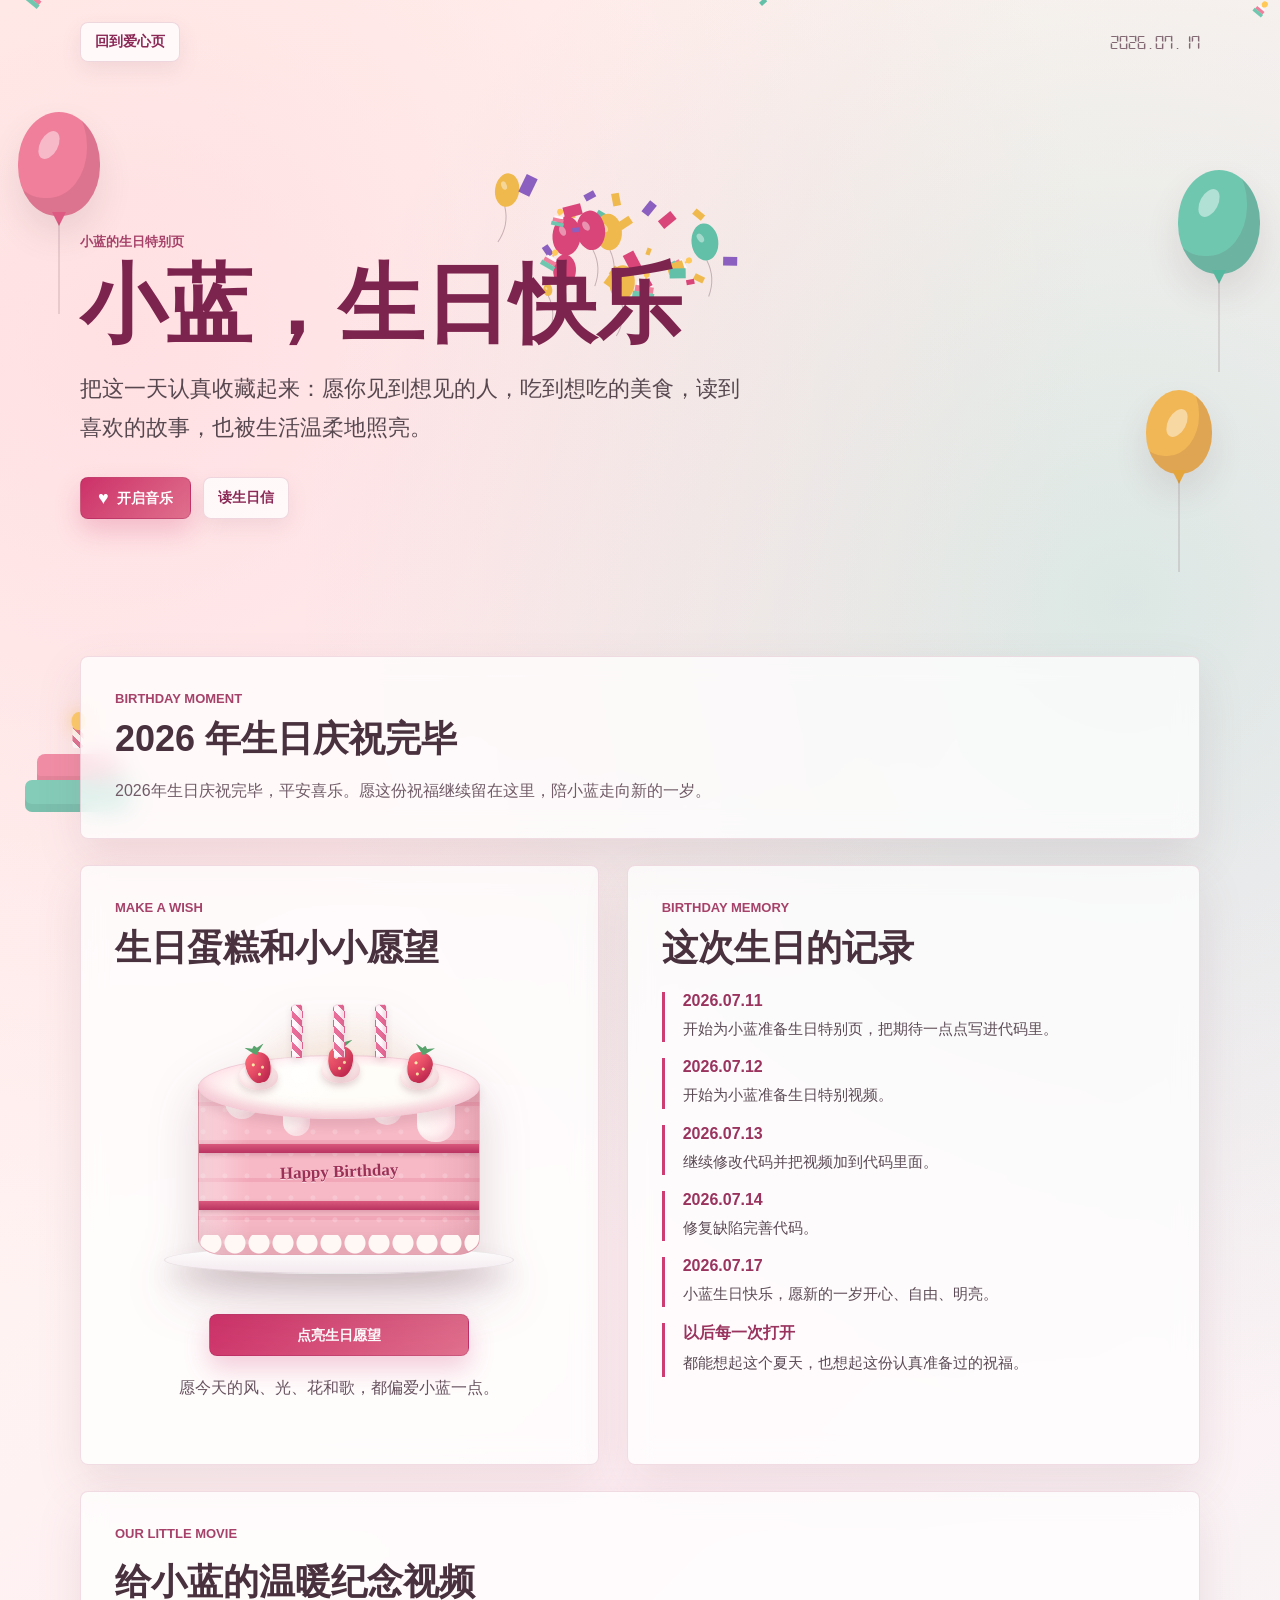
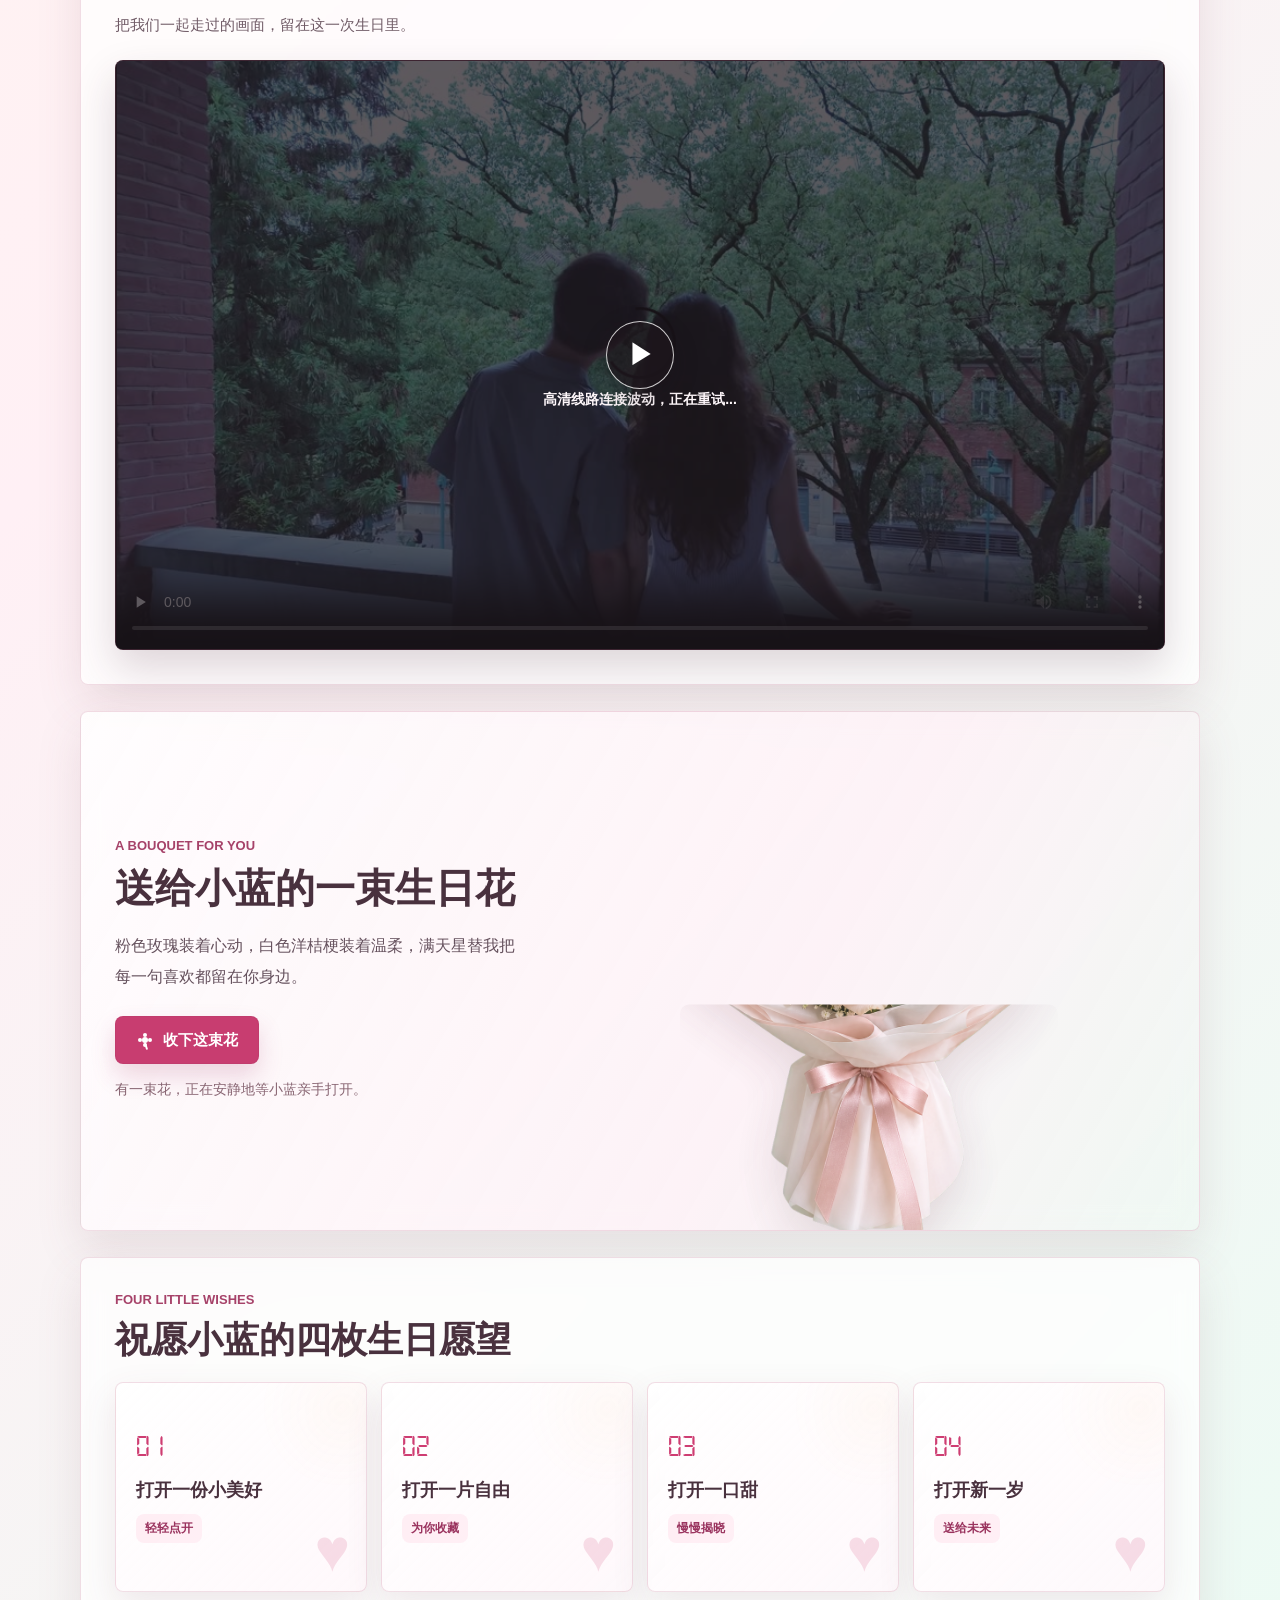
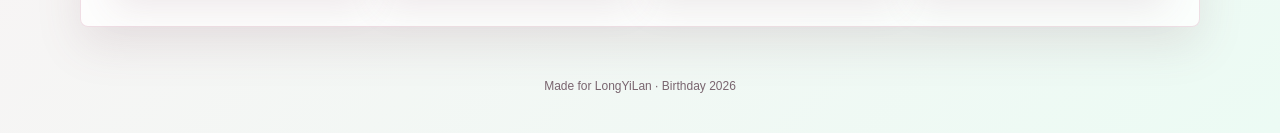
==== commit 386dd3f7: "Add interactive birthday bouquet gift" ====
--- a/birthday.html
+++ b/birthday.html
@@ -4,9 +4,9 @@
 	<meta charset="UTF-8">
 	<meta name="viewport" content="width=device-width, initial-scale=1.0">
 	<title>小蓝 2026 生日快乐</title>
-	<link href="css/birthday.css?v=20260716-letter2" rel="stylesheet">
+	<link href="css/birthday.css?v=20260716-bouquet3" rel="stylesheet">
 	<script src="js/vendor/hls.min.js?v=1.6.16" defer></script>
-	<script src="js/birthday.js?v=20260716-letter2" defer></script>
+	<script src="js/birthday.js?v=20260716-bouquet3" defer></script>
 </head>
 <body>
 <canvas id="birthdayCanvas" aria-hidden="true"></canvas>
@@ -171,6 +171,22 @@
 		<div id="letterText" class="letter-text" aria-live="polite"></div>
 	</section>
 
+	<section id="birthdayBouquet" class="bouquet-section" aria-labelledby="bouquetTitle">
+		<div class="bouquet-copy">
+			<p class="eyebrow">A Bouquet For You</p>
+			<h2 id="bouquetTitle">送给小蓝的一束生日花</h2>
+			<p class="bouquet-intro">粉色玫瑰装着心动，白色洋桔梗装着温柔，满天星替我把每一句喜欢都留在你身边。</p>
+			<button id="receiveBouquetButton" class="bouquet-button" type="button" aria-pressed="false">
+				<span class="bouquet-button-mark" aria-hidden="true"></span>
+				<span>收下这束花</span>
+			</button>
+			<p id="bouquetMessage" class="bouquet-message" aria-live="polite">有一束花，正在安静地等小蓝亲手打开。</p>
+		</div>
+		<div id="bouquetVisual" class="bouquet-visual" aria-hidden="true">
+			<img src="media/birthday-bouquet.png" alt="" width="1024" height="1536" loading="lazy">
+		</div>
+	</section>
+
 	<section class="wish-section" aria-labelledby="wishGridTitle">
 		<div class="section-heading wish-heading">
 			<p class="eyebrow">Four Little Wishes</p>
--- a/css/birthday.css
+++ b/css/birthday.css
@@ -317,7 +317,8 @@
 .cake-stage,
 .memory-panel,
 .wish-section,
-.video-section {
+.video-section,
+.bouquet-section {
     border: 1px solid rgba(176, 77, 117, 0.18);
     border-radius: 8px;
     background: rgba(255, 255, 255, 0.74);
@@ -389,7 +390,8 @@
 .memory-panel,
 .letter-band,
 .wish-section,
-.video-section {
+.video-section,
+.bouquet-section {
     padding: clamp(22px, 4vw, 34px);
 }
 
@@ -803,6 +805,169 @@
     animation: cursorBlink 900ms steps(2, start) infinite;
 }
 
+.bouquet-section {
+    position: relative;
+    display: grid;
+    grid-template-columns: minmax(260px, 0.82fr) minmax(340px, 1.18fr);
+    align-items: center;
+    gap: clamp(12px, 4vw, 48px);
+    min-height: 520px;
+    margin-top: 26px;
+    overflow: hidden;
+    background:
+        linear-gradient(120deg, rgba(255, 255, 255, 0.86), rgba(255, 241, 247, 0.78) 62%, rgba(239, 248, 243, 0.72));
+}
+
+.bouquet-copy {
+    position: relative;
+    z-index: 2;
+    max-width: 430px;
+}
+
+.bouquet-copy h2 {
+    margin: 0;
+    color: #49313e;
+    font-size: clamp(26px, 3.6vw, 40px);
+    line-height: 1.25;
+    letter-spacing: 0;
+}
+
+.bouquet-intro {
+    margin: 18px 0 0;
+    color: #65515d;
+    font-size: 16px;
+    line-height: 1.9;
+}
+
+.bouquet-button {
+    display: inline-flex;
+    min-height: 48px;
+    align-items: center;
+    justify-content: center;
+    gap: 10px;
+    margin-top: 24px;
+    padding: 12px 20px;
+    border: 1px solid rgba(171, 58, 103, 0.24);
+    border-radius: 8px;
+    color: #fff;
+    background: #c83d70;
+    box-shadow: 0 12px 24px rgba(171, 58, 103, 0.2);
+    cursor: pointer;
+    font-family: inherit;
+    font-size: 15px;
+    font-weight: 800;
+    transition: background 180ms ease, box-shadow 180ms ease, transform 180ms ease;
+}
+
+.bouquet-button:hover,
+.bouquet-button:focus-visible {
+    background: #ad2f5e;
+    box-shadow: 0 14px 28px rgba(171, 58, 103, 0.28);
+    transform: translateY(-2px);
+}
+
+.bouquet-button:focus-visible {
+    outline: 3px solid rgba(200, 61, 112, 0.24);
+    outline-offset: 3px;
+}
+
+.bouquet-button:disabled {
+    color: #6f5260;
+    background: rgba(255, 255, 255, 0.78);
+    box-shadow: none;
+    cursor: default;
+    transform: none;
+}
+
+.bouquet-button-mark {
+    position: relative;
+    width: 17px;
+    height: 17px;
+    flex: 0 0 17px;
+}
+
+.bouquet-button-mark::before,
+.bouquet-button-mark::after {
+    content: "";
+    position: absolute;
+}
+
+.bouquet-button-mark::before {
+    left: 6px;
+    top: 5px;
+    width: 6px;
+    height: 6px;
+    border-radius: 50%;
+    background: currentColor;
+    box-shadow: 0 -5px 0 -1px currentColor, 5px 0 0 -1px currentColor, 0 5px 0 -1px currentColor, -5px 0 0 -1px currentColor;
+}
+
+.bouquet-button-mark::after {
+    left: 8px;
+    top: 11px;
+    width: 2px;
+    height: 7px;
+    border-radius: 2px;
+    background: currentColor;
+    transform: rotate(-18deg);
+    transform-origin: top;
+}
+
+.bouquet-message {
+    min-height: 26px;
+    margin: 14px 0 0;
+    color: #876471;
+    font-size: 14px;
+    line-height: 1.7;
+}
+
+.bouquet-visual {
+    position: relative;
+    min-height: 450px;
+    display: grid;
+    place-items: center;
+    isolation: isolate;
+}
+
+.bouquet-visual img {
+    position: absolute;
+    left: 50%;
+    bottom: -38px;
+    z-index: 1;
+    display: block;
+    width: min(500px, 108%);
+    height: auto;
+    filter: drop-shadow(0 24px 24px rgba(99, 55, 71, 0.17));
+    opacity: 0.86;
+    clip-path: inset(58% 8% 0 8% round 10px);
+    transform: translateX(-50%) translateY(54px) scale(0.9);
+    transform-origin: center bottom;
+    transition: clip-path 900ms cubic-bezier(0.2, 0.8, 0.2, 1), opacity 700ms ease, transform 900ms cubic-bezier(0.2, 0.8, 0.2, 1), filter 900ms ease;
+}
+
+.bouquet-section.is-received .bouquet-visual img {
+    opacity: 1;
+    clip-path: inset(0 0 0 0 round 0);
+    filter: drop-shadow(0 30px 28px rgba(99, 55, 71, 0.22));
+    transform: translateX(-50%) translateY(0) scale(1);
+}
+
+.falling-petal {
+    position: absolute;
+    left: var(--petal-left);
+    top: 5%;
+    z-index: 3;
+    width: var(--petal-size);
+    height: calc(var(--petal-size) * 0.72);
+    border-radius: 70% 30% 70% 30%;
+    background: var(--petal-color);
+    box-shadow: inset 2px 2px 3px rgba(255, 255, 255, 0.45);
+    pointer-events: none;
+    opacity: 0;
+    transform: rotate(var(--petal-rotate));
+    animation: bouquetPetalFall var(--petal-duration) var(--petal-delay) ease-in forwards;
+}
+
 .wish-section {
     margin-top: 26px;
 }
@@ -969,6 +1134,20 @@
     }
 }
 
+@keyframes bouquetPetalFall {
+    0% {
+        opacity: 0;
+        transform: translate3d(0, -16px, 0) rotate(var(--petal-rotate));
+    }
+    12% {
+        opacity: 0.9;
+    }
+    100% {
+        opacity: 0;
+        transform: translate3d(var(--petal-drift), 390px, 0) rotate(calc(var(--petal-rotate) + 240deg));
+    }
+}
+
 @media (max-width: 1100px) {
     .balloon-a,
     .balloon-b,
@@ -979,8 +1158,21 @@
 
 @media (max-width: 900px) {
     .celebration-layout,
-    .wish-grid {
+    .wish-grid,
+    .bouquet-section {
         grid-template-columns: 1fr;
+    }
+
+    .bouquet-section {
+        min-height: auto;
+    }
+
+    .bouquet-copy {
+        max-width: 620px;
+    }
+
+    .bouquet-visual {
+        min-height: 430px;
     }
 
     .hero {
@@ -1038,6 +1230,29 @@
 
     .letter-paragraph {
         margin-bottom: 1em;
+    }
+
+    .bouquet-section {
+        gap: 4px;
+        padding-right: 18px;
+        padding-left: 18px;
+    }
+
+    .bouquet-intro {
+        font-size: 15px;
+    }
+
+    .bouquet-button {
+        width: 100%;
+    }
+
+    .bouquet-visual {
+        min-height: 480px;
+    }
+
+    .bouquet-visual img {
+        bottom: 0;
+        width: min(330px, 100%);
     }
 
     .countdown-grid {
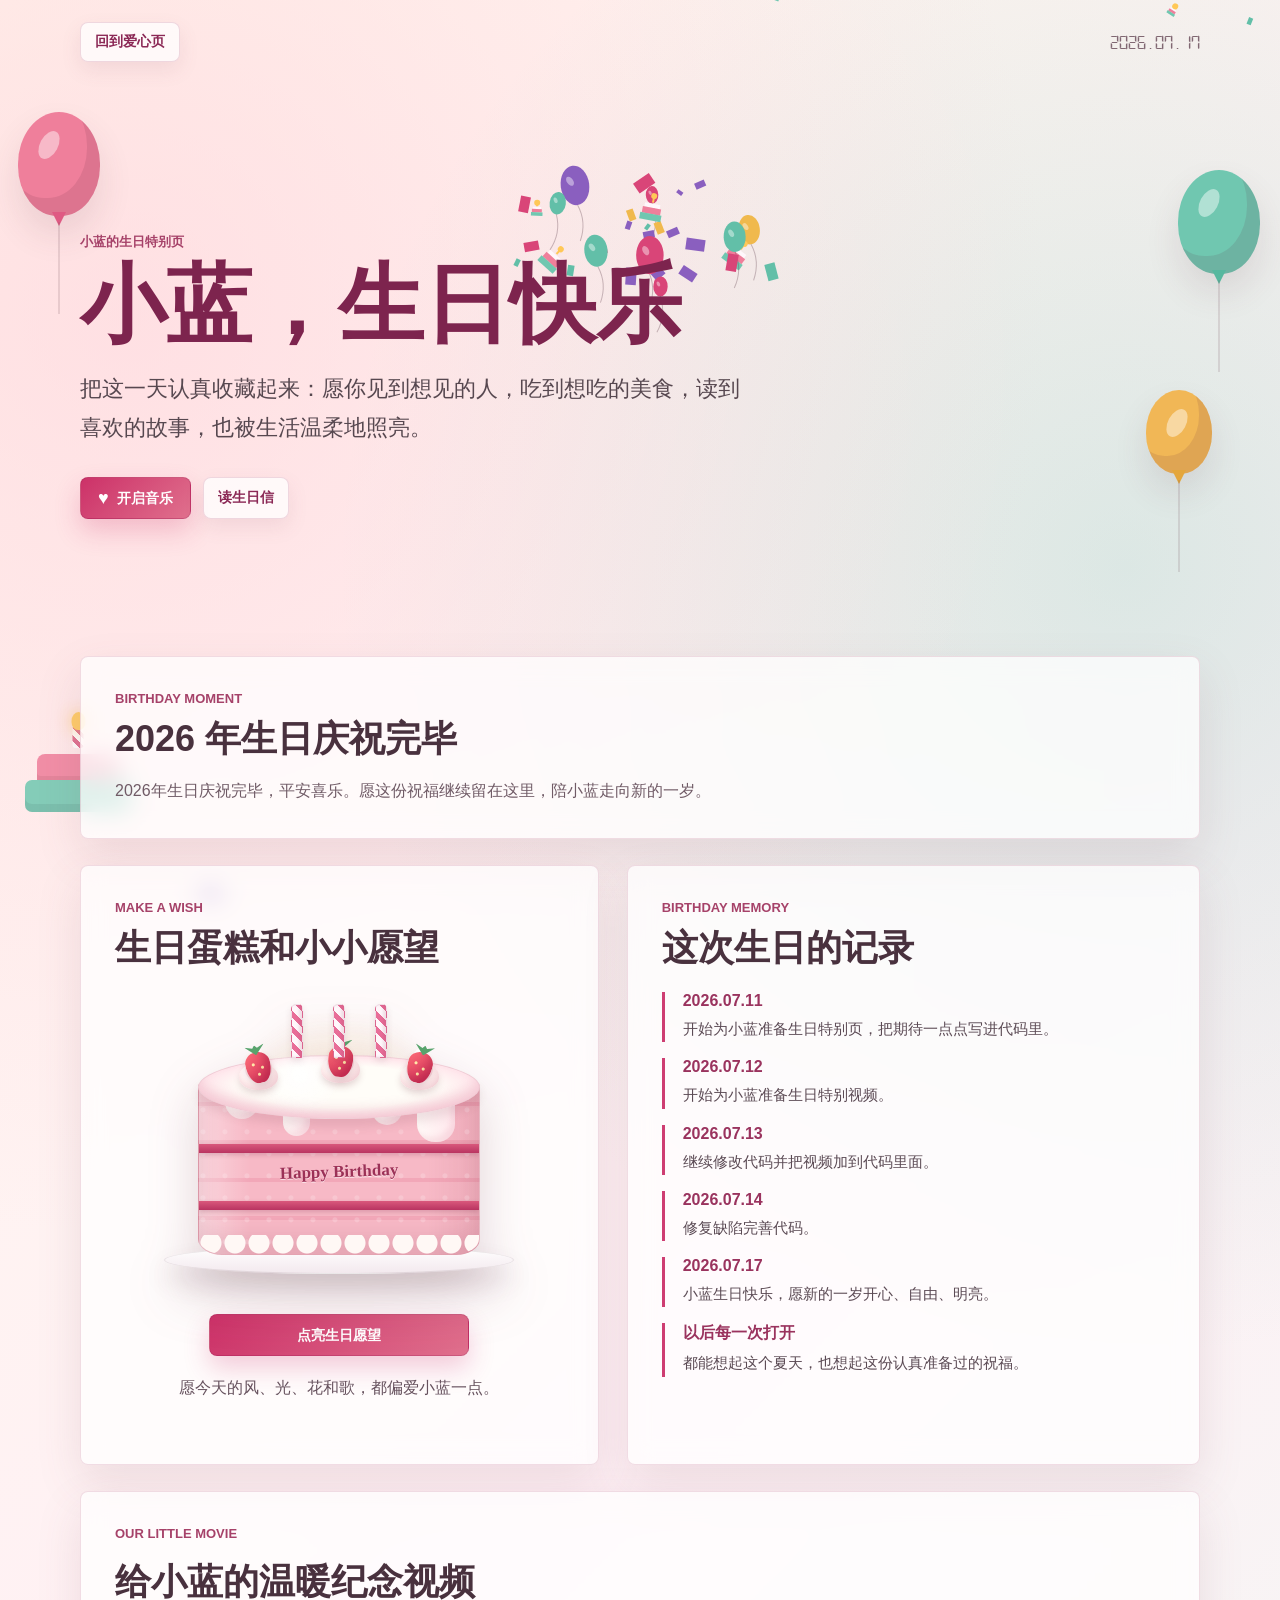
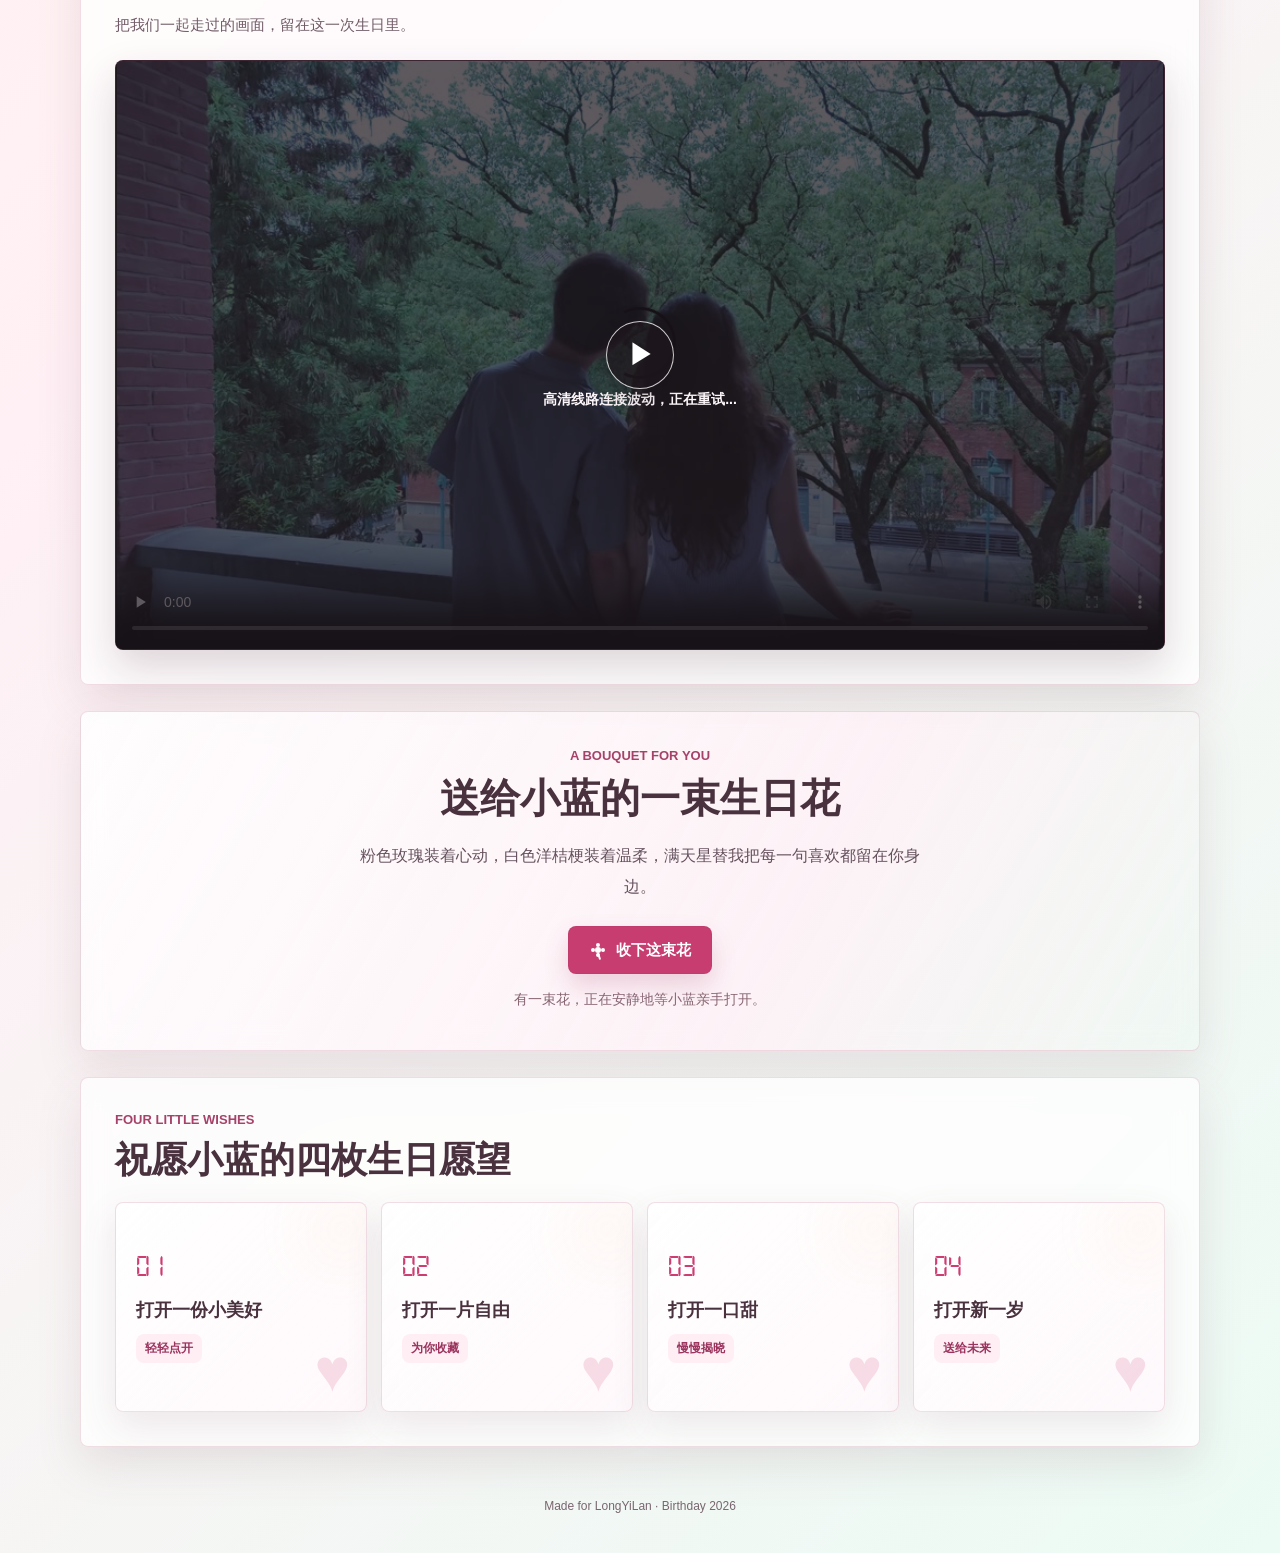
==== commit 4b491a4a: "Fix bouquet reveal layout" ====
--- a/birthday.html
+++ b/birthday.html
@@ -4,9 +4,9 @@
 	<meta charset="UTF-8">
 	<meta name="viewport" content="width=device-width, initial-scale=1.0">
 	<title>小蓝 2026 生日快乐</title>
-	<link href="css/birthday.css?v=20260716-bouquet3" rel="stylesheet">
+	<link href="css/birthday.css?v=20260716-bouquet4" rel="stylesheet">
 	<script src="js/vendor/hls.min.js?v=1.6.16" defer></script>
-	<script src="js/birthday.js?v=20260716-bouquet3" defer></script>
+	<script src="js/birthday.js?v=20260716-bouquet4" defer></script>
 </head>
 <body>
 <canvas id="birthdayCanvas" aria-hidden="true"></canvas>
--- a/css/birthday.css
+++ b/css/birthday.css
@@ -808,10 +808,10 @@
 .bouquet-section {
     position: relative;
     display: grid;
-    grid-template-columns: minmax(260px, 0.82fr) minmax(340px, 1.18fr);
+    grid-template-columns: 1fr;
     align-items: center;
     gap: clamp(12px, 4vw, 48px);
-    min-height: 520px;
+    min-height: 340px;
     margin-top: 26px;
     overflow: hidden;
     background:
@@ -821,7 +821,9 @@
 .bouquet-copy {
     position: relative;
     z-index: 2;
-    max-width: 430px;
+    max-width: 590px;
+    margin: 0 auto;
+    text-align: center;
 }
 
 .bouquet-copy h2 {
@@ -923,33 +925,44 @@
 
 .bouquet-visual {
     position: relative;
-    min-height: 450px;
-    display: grid;
+    min-height: 590px;
+    display: none;
     place-items: center;
     isolation: isolate;
 }
 
 .bouquet-visual img {
-    position: absolute;
-    left: 50%;
-    bottom: -38px;
+    position: relative;
     z-index: 1;
     display: block;
-    width: min(500px, 108%);
+    width: min(380px, 100%);
     height: auto;
     filter: drop-shadow(0 24px 24px rgba(99, 55, 71, 0.17));
-    opacity: 0.86;
-    clip-path: inset(58% 8% 0 8% round 10px);
-    transform: translateX(-50%) translateY(54px) scale(0.9);
+    opacity: 0;
+    transform: translateY(28px) scale(0.9);
     transform-origin: center bottom;
-    transition: clip-path 900ms cubic-bezier(0.2, 0.8, 0.2, 1), opacity 700ms ease, transform 900ms cubic-bezier(0.2, 0.8, 0.2, 1), filter 900ms ease;
+}
+
+.bouquet-section.is-received {
+    grid-template-columns: minmax(260px, 0.82fr) minmax(340px, 1.18fr);
+    min-height: 650px;
+}
+
+.bouquet-section.is-received .bouquet-copy {
+    max-width: 430px;
+    margin: 0;
+    text-align: left;
+}
+
+.bouquet-section.is-received .bouquet-visual {
+    display: grid;
 }
 
 .bouquet-section.is-received .bouquet-visual img {
     opacity: 1;
-    clip-path: inset(0 0 0 0 round 0);
     filter: drop-shadow(0 30px 28px rgba(99, 55, 71, 0.22));
-    transform: translateX(-50%) translateY(0) scale(1);
+    transform: translateY(0) scale(1);
+    animation: bouquetReveal 850ms cubic-bezier(0.2, 0.8, 0.2, 1) both;
 }
 
 .falling-petal {
@@ -1148,6 +1161,17 @@
     }
 }
 
+@keyframes bouquetReveal {
+    0% {
+        opacity: 0;
+        transform: translateY(28px) scale(0.9);
+    }
+    100% {
+        opacity: 1;
+        transform: translateY(0) scale(1);
+    }
+}
+
 @media (max-width: 1100px) {
     .balloon-a,
     .balloon-b,
@@ -1167,8 +1191,18 @@
         min-height: auto;
     }
 
+    .bouquet-section.is-received {
+        grid-template-columns: 1fr;
+        min-height: auto;
+    }
+
     .bouquet-copy {
         max-width: 620px;
+    }
+
+    .bouquet-section.is-received .bouquet-copy {
+        max-width: 620px;
+        margin: 0 auto;
     }
 
     .bouquet-visual {
@@ -1238,6 +1272,16 @@
         padding-left: 18px;
     }
 
+    .bouquet-section:not(.is-received) {
+        padding-top: 28px;
+        padding-bottom: 28px;
+    }
+
+    .bouquet-copy,
+    .bouquet-section.is-received .bouquet-copy {
+        text-align: left;
+    }
+
     .bouquet-intro {
         font-size: 15px;
     }
@@ -1247,12 +1291,11 @@
     }
 
     .bouquet-visual {
-        min-height: 480px;
+        min-height: 470px;
     }
 
     .bouquet-visual img {
-        bottom: 0;
-        width: min(330px, 100%);
+        width: min(310px, 100%);
     }
 
     .countdown-grid {
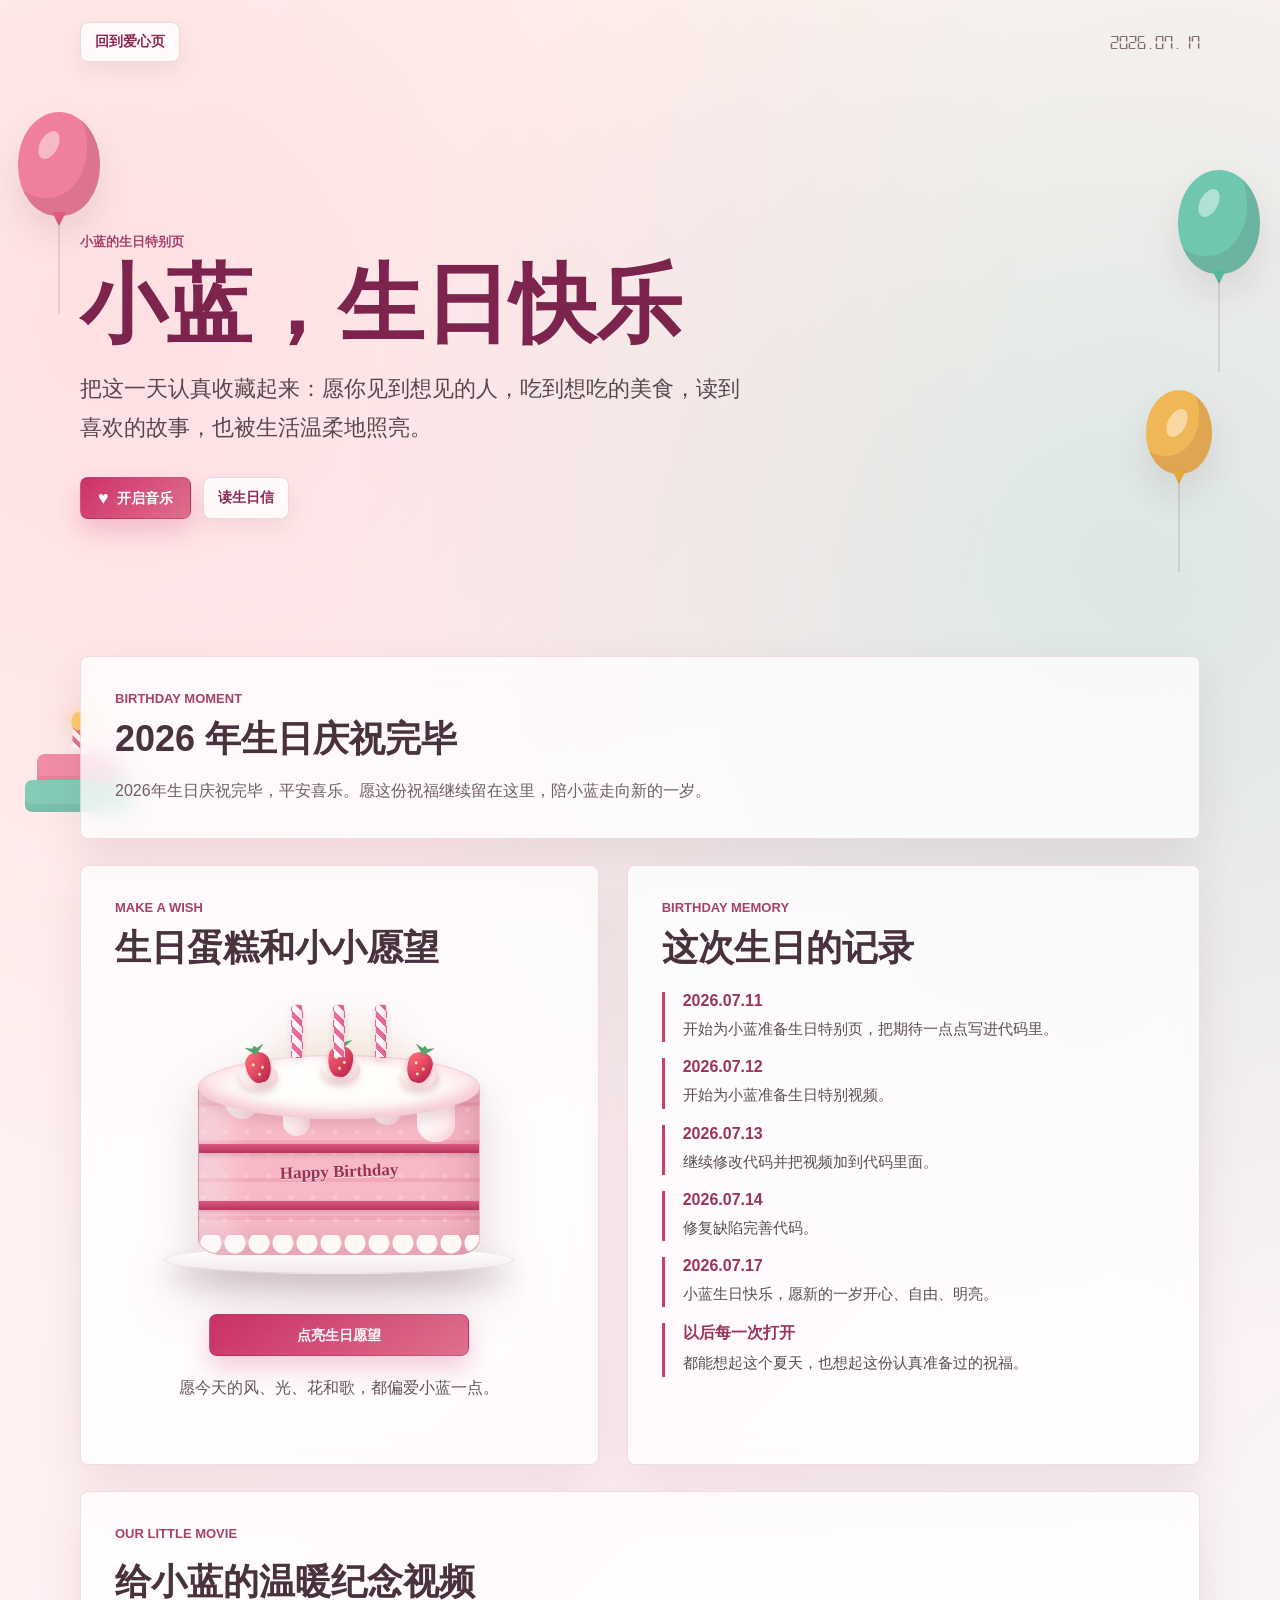
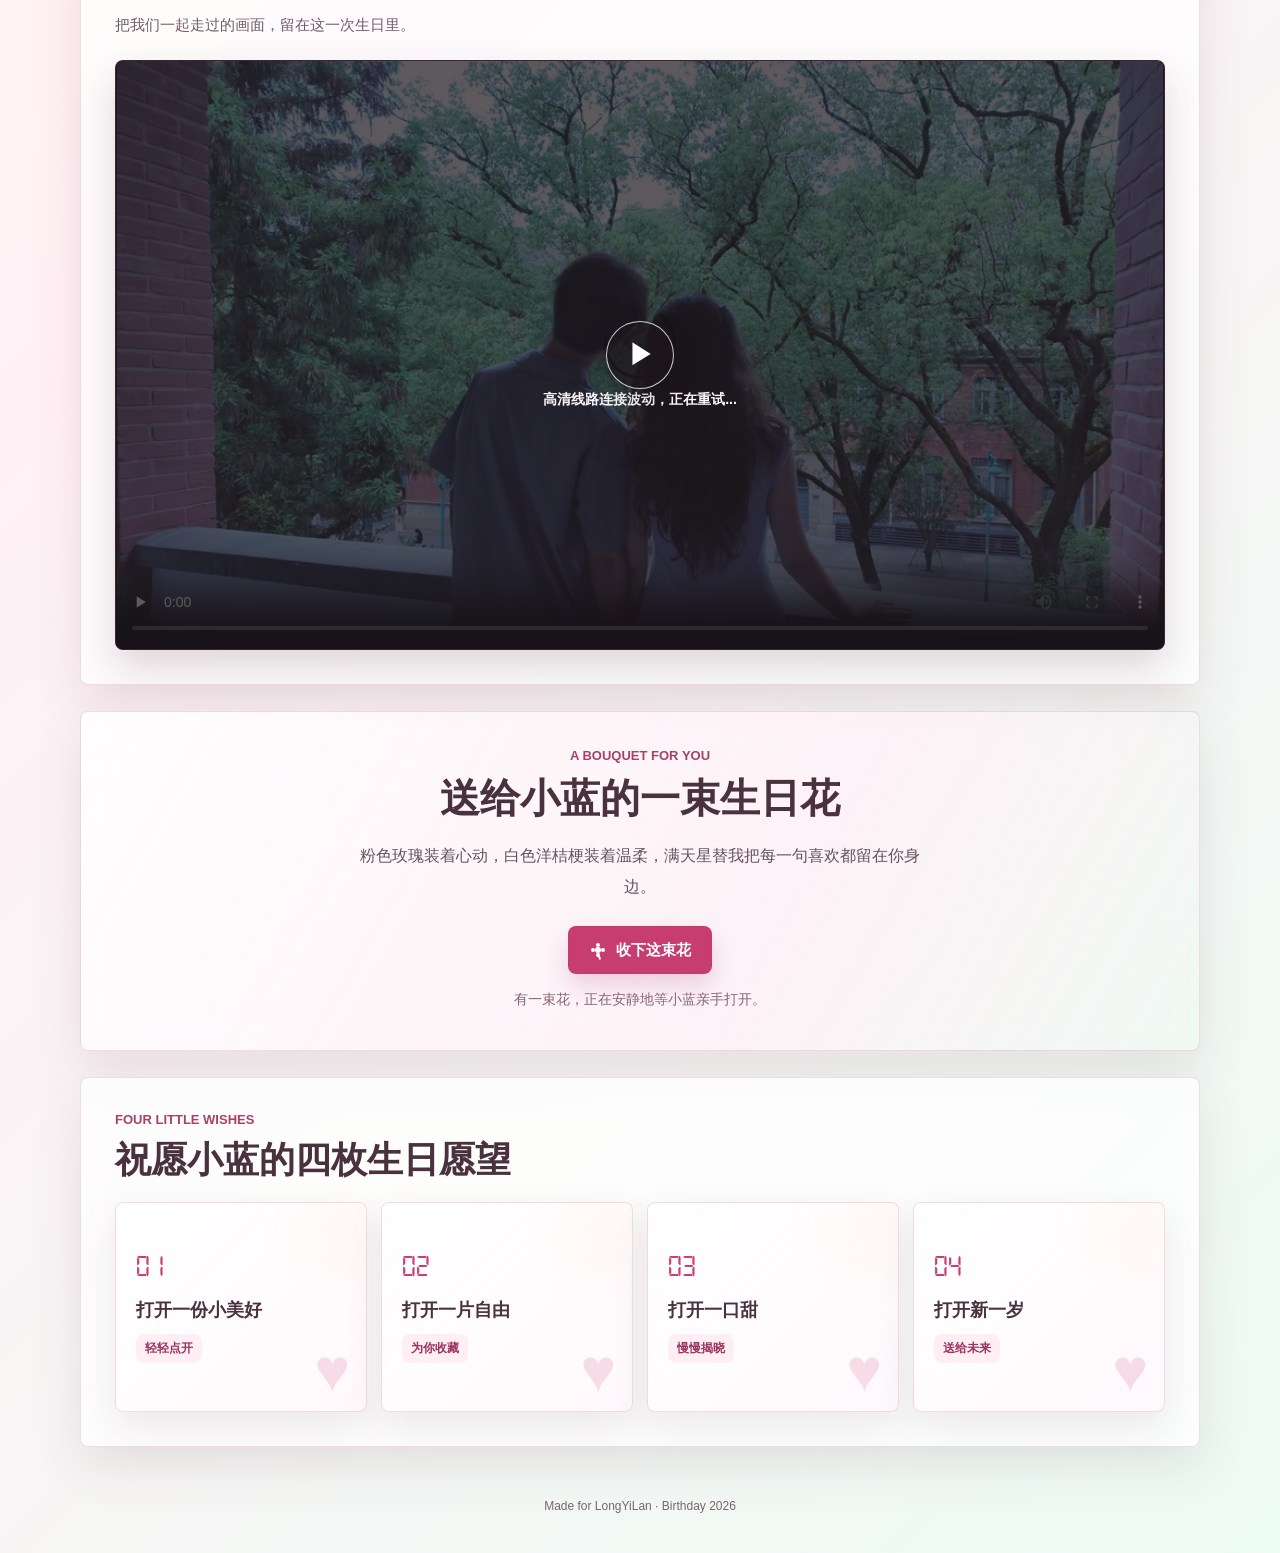
==== commit 0d412398: "fix: preload and decode birthday bouquet" ====
--- a/birthday.html
+++ b/birthday.html
@@ -4,9 +4,9 @@
 	<meta charset="UTF-8">
 	<meta name="viewport" content="width=device-width, initial-scale=1.0">
 	<title>小蓝 2026 生日快乐</title>
-	<link href="css/birthday.css?v=20260716-bouquet4" rel="stylesheet">
+	<link href="css/birthday.css?v=20260727-media5" rel="stylesheet">
 	<script src="js/vendor/hls.min.js?v=1.6.16" defer></script>
-	<script src="js/birthday.js?v=20260716-bouquet4" defer></script>
+	<script src="js/birthday.js?v=20260727-media5" defer></script>
 </head>
 <body>
 <canvas id="birthdayCanvas" aria-hidden="true"></canvas>
@@ -183,7 +183,13 @@
 			<p id="bouquetMessage" class="bouquet-message" aria-live="polite">有一束花，正在安静地等小蓝亲手打开。</p>
 		</div>
 		<div id="bouquetVisual" class="bouquet-visual" aria-hidden="true">
-			<img src="media/birthday-bouquet.png" alt="" width="1024" height="1536" loading="lazy">
+			<picture>
+				<source type="image/webp"
+					srcset="media/birthday-bouquet-480.webp 480w, media/birthday-bouquet-760.webp 760w"
+					sizes="(max-width: 620px) 310px, 380px">
+				<img id="bouquetImage" src="media/birthday-bouquet.png" alt="" width="1024" height="1536"
+					decoding="async" fetchpriority="low">
+			</picture>
 		</div>
 	</section>
 
--- a/css/birthday.css
+++ b/css/birthday.css
@@ -881,6 +881,18 @@
     transform: none;
 }
 
+.bouquet-button.is-loading .bouquet-button-mark {
+    border: 2px solid rgba(111, 82, 96, 0.28);
+    border-top-color: #c83d70;
+    border-radius: 50%;
+    animation: bouquetButtonSpin 700ms linear infinite;
+}
+
+.bouquet-button.is-loading .bouquet-button-mark::before,
+.bouquet-button.is-loading .bouquet-button-mark::after {
+    display: none;
+}
+
 .bouquet-button-mark {
     position: relative;
     width: 17px;
@@ -929,6 +941,12 @@
     display: none;
     place-items: center;
     isolation: isolate;
+}
+
+.bouquet-visual picture {
+    display: grid;
+    width: 100%;
+    place-items: center;
 }
 
 .bouquet-visual img {
@@ -1172,6 +1190,12 @@
     }
 }
 
+@keyframes bouquetButtonSpin {
+    to {
+        transform: rotate(360deg);
+    }
+}
+
 @media (max-width: 1100px) {
     .balloon-a,
     .balloon-b,
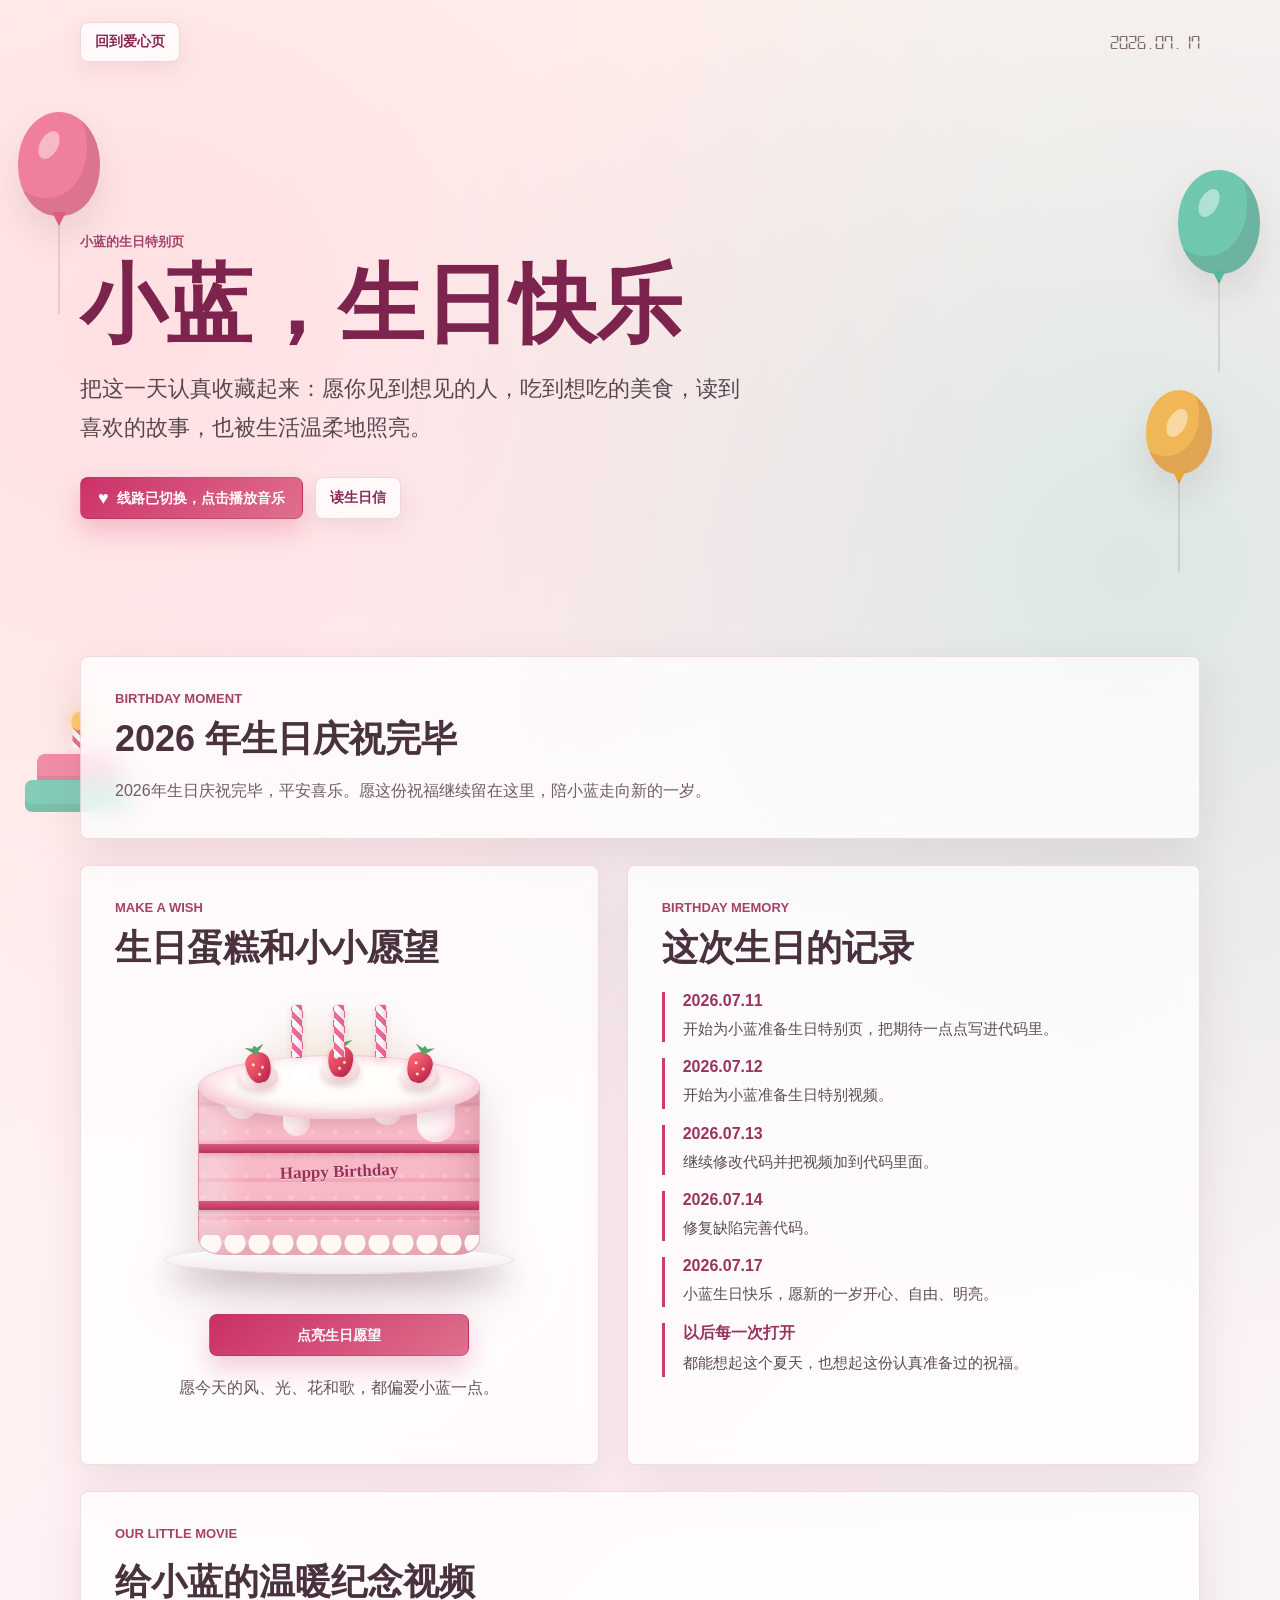
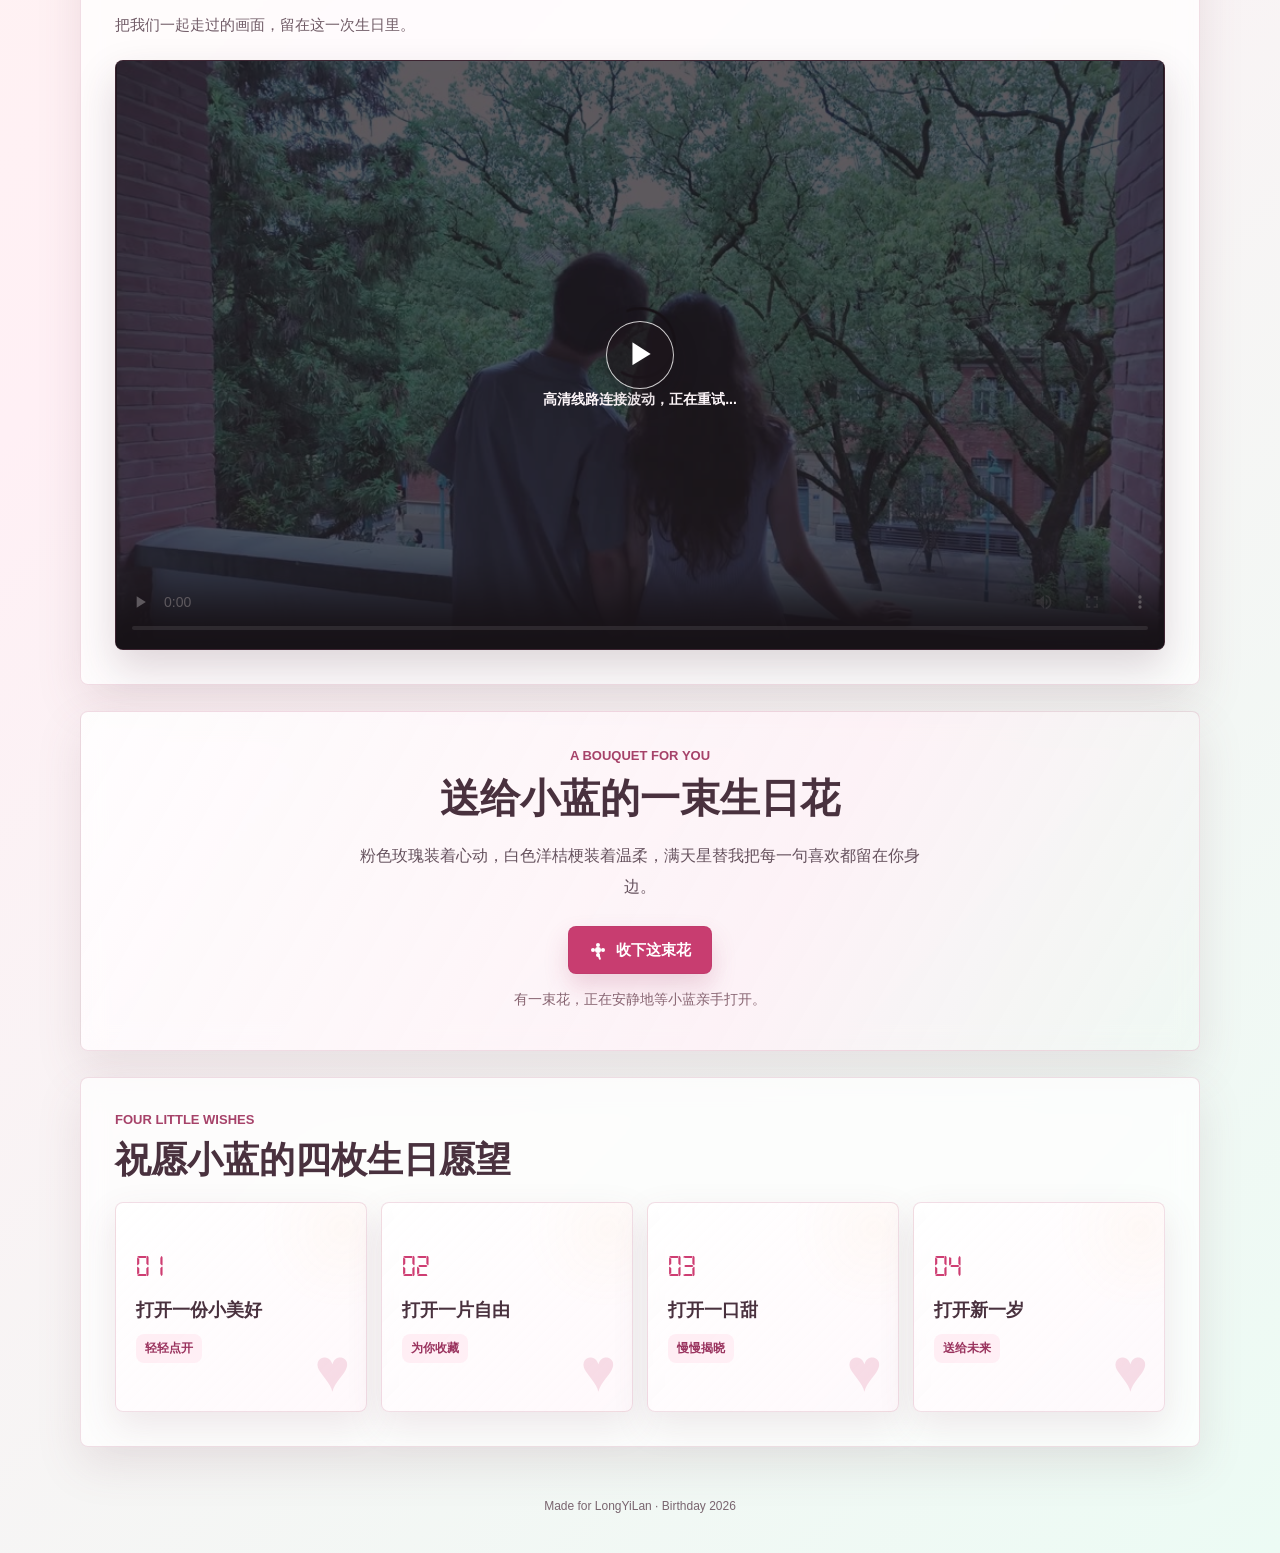
==== commit 704a4c89: "fix: stream birthday music from COS" ====
--- a/birthday.html
+++ b/birthday.html
@@ -10,7 +10,9 @@
 </head>
 <body>
 <canvas id="birthdayCanvas" aria-hidden="true"></canvas>
-<audio id="birthdayMusic" src="media/birthday-song-mobile.mp3" preload="metadata" loop></audio>
+<audio id="birthdayMusic"
+	src="https://loveheart-video-1312440069.cos.ap-shanghai.myqcloud.com/birthday-hls/%E6%A0%BC%E6%A0%BC-%E7%94%9F%E6%97%A5%E7%A5%9D%E7%A6%8F%E6%AD%8C.mp3"
+	data-audio-fallback="media/birthday-song-mobile.mp3" preload="auto" loop></audio>
 
 <div class="party-decor" aria-hidden="true">
 	<div class="balloon balloon-a"><span></span></div>
--- a/css/birthday.css
+++ b/css/birthday.css
@@ -305,6 +305,10 @@
 
 .primary-action.is-playing .heart-icon {
     animation: pulseHeart 900ms ease-in-out infinite;
+}
+
+.primary-action.is-loading .heart-icon {
+    animation: musicLoading 850ms ease-in-out infinite alternate;
 }
 
 .primary-action:disabled {
@@ -1196,6 +1200,13 @@
     }
 }
 
+@keyframes musicLoading {
+    to {
+        opacity: 0.42;
+        transform: scale(0.82);
+    }
+}
+
 @media (max-width: 1100px) {
     .balloon-a,
     .balloon-b,
